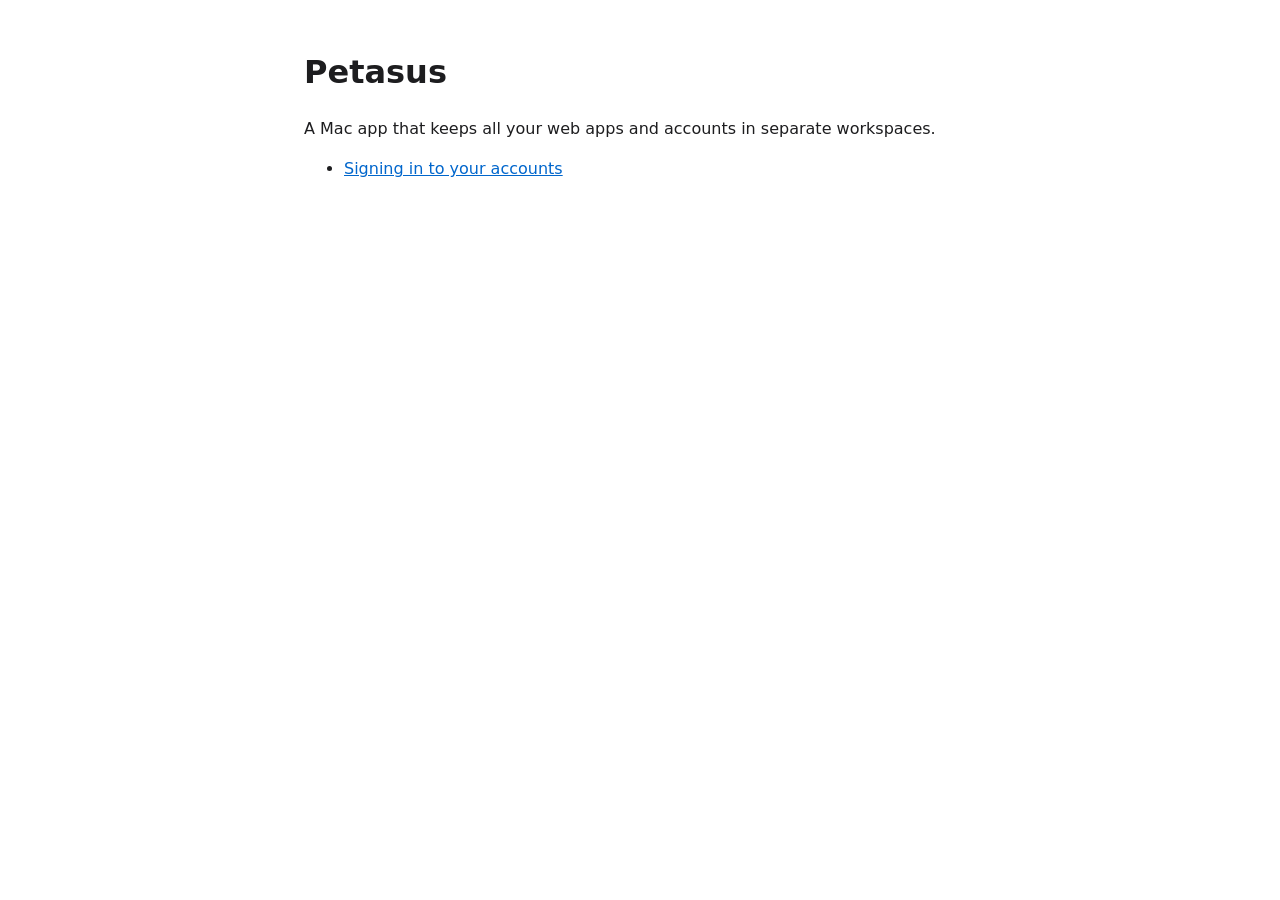
==== index.html @ bcf7aa60 "Add files via upload" ====
<!doctype html>
<html lang="en">
<head>
  <meta charset="utf-8">
  <meta name="viewport" content="width=device-width, initial-scale=1">
  <title>Petasus</title>
  <style>
    body { font: 16px/1.5 -apple-system, system-ui, sans-serif; max-width: 42rem; margin: 3rem auto; padding: 0 1rem;
           color: #1d1d1f; background: #fff; }
    h1 { font-size: 2rem; }
    a { color: #0066cc; }
    @media (prefers-color-scheme: dark) { body { color: #f5f5f7; background: #1c1c1e; } a { color: #66b3ff; } }
  </style>
</head>
<body>
  <main>
    <h1>Petasus</h1>
    <p>A Mac app that keeps all your web apps and accounts in separate workspaces.</p>
    <ul>
      <li><a href="sign-in-help.html">Signing in to your accounts</a></li>
    </ul>
  </main>
</body>
</html>
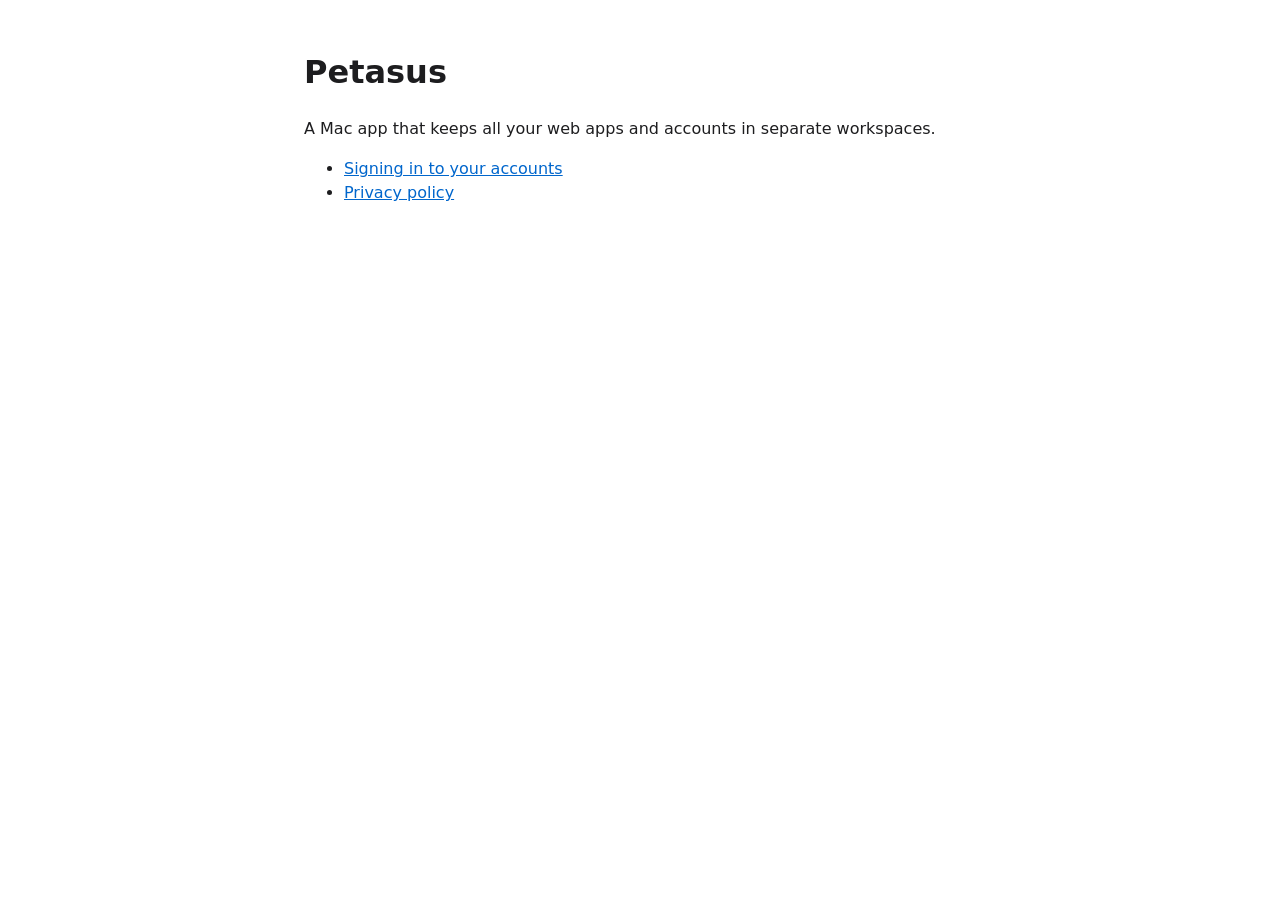
==== commit 93001cd0: "Add files via upload" ====
--- a/index.html
+++ b/index.html
@@ -18,6 +18,7 @@
     <p>A Mac app that keeps all your web apps and accounts in separate workspaces.</p>
     <ul>
       <li><a href="sign-in-help.html">Signing in to your accounts</a></li>
+      <li><a href="privacy.html">Privacy policy</a></li>
     </ul>
   </main>
 </body>
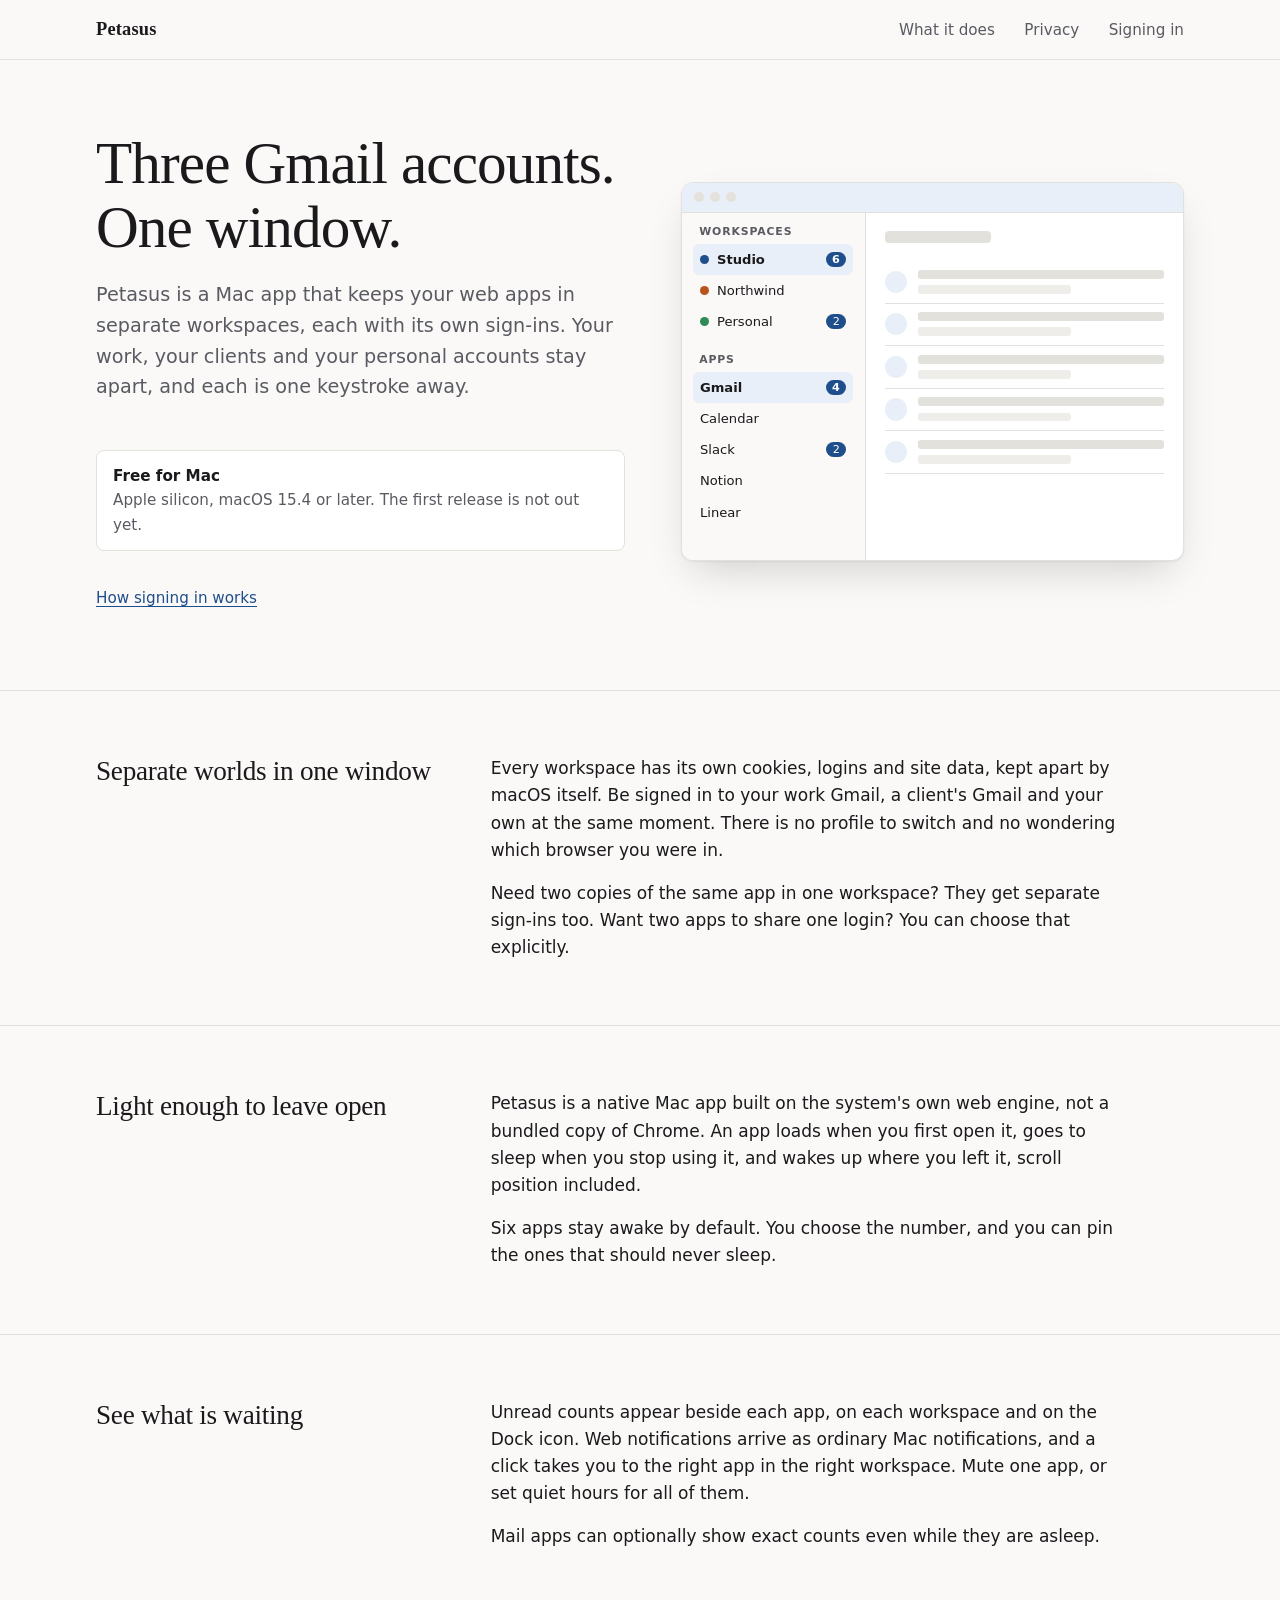
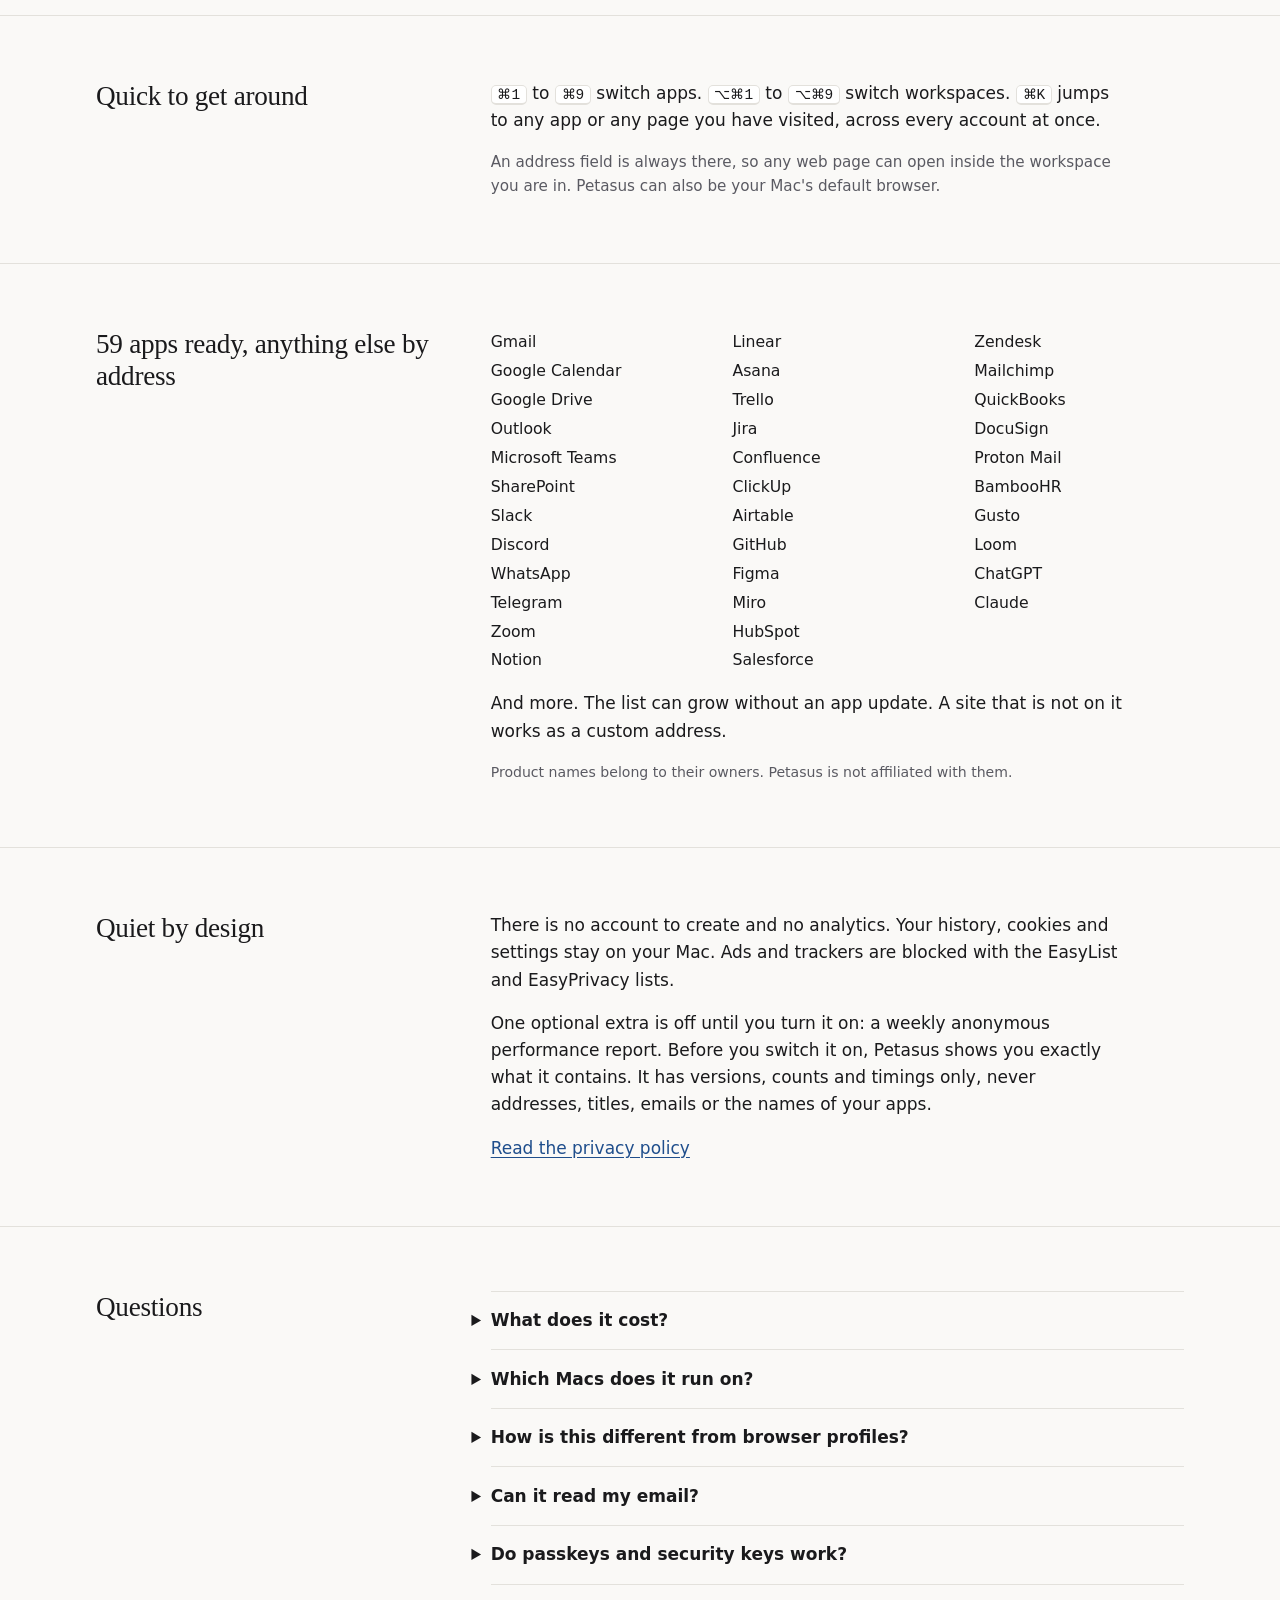
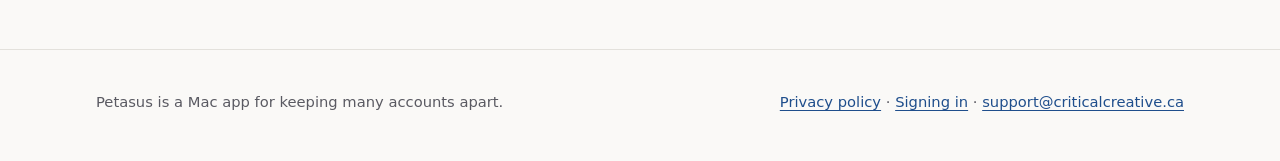
==== commit d6cc1edc: "New landing page Co-Authored-By: Claude Sonnet 5.5 <noreply@anthropic.com> Claude-Session: https://c" ====
--- a/index.html
+++ b/index.html
@@ -3,23 +3,253 @@
 <head>
   <meta charset="utf-8">
   <meta name="viewport" content="width=device-width, initial-scale=1">
-  <title>Petasus</title>
+  <title>Petasus: every account in its own space, in one Mac app</title>
+  <meta name="description" content="Petasus keeps your web apps in separate workspaces on your Mac, each with its own sign-ins, so you can be signed in to several accounts at once.">
+  <meta name="color-scheme" content="light dark">
   <style>
-    body { font: 16px/1.5 -apple-system, system-ui, sans-serif; max-width: 42rem; margin: 3rem auto; padding: 0 1rem;
-           color: #1d1d1f; background: #fff; }
-    h1 { font-size: 2rem; }
-    a { color: #0066cc; }
-    @media (prefers-color-scheme: dark) { body { color: #f5f5f7; background: #1c1c1e; } a { color: #66b3ff; } }
+    :root {
+      --bg: #faf9f7; --panel: #ffffff; --ink: #1a1a1c; --muted: #5a5a62; --line: #e3e1dc;
+      --accent: #1f4e8c; --accent-soft: #e9eff8; --on-accent: #ffffff;
+      --serif: ui-serif, "New York", "Iowan Old Style", Georgia, serif;
+      --sans: -apple-system, BlinkMacSystemFont, "SF Pro Text", system-ui, sans-serif;
+    }
+    @media (prefers-color-scheme: dark) {
+      :root {
+        --bg: #141416; --panel: #1b1b1e; --ink: #f0efec; --muted: #a6a6ae; --line: #2e2e33;
+        --accent: #8db8ff; --accent-soft: #1d2634; --on-accent: #0d1a2e;
+      }
+    }
+    * { box-sizing: border-box; }
+    html { -webkit-text-size-adjust: 100%; }
+    body { margin: 0; background: var(--bg); color: var(--ink); font: 17px/1.6 var(--sans); }
+    a { color: var(--accent); text-underline-offset: 3px; }
+    a:focus-visible, summary:focus-visible { outline: 2px solid var(--accent); outline-offset: 3px; border-radius: 3px; }
+    .wrap { width: min(100% - 2.5rem, 68rem); margin-inline: auto; }
+    .skip { position: absolute; left: -999px; top: 0; background: var(--ink); color: var(--bg); padding: .5rem .8rem; }
+    .skip:focus { left: .5rem; top: .5rem; z-index: 10; }
+
+    header.top { border-bottom: 1px solid var(--line); }
+    header.top .wrap { display: flex; align-items: center; justify-content: space-between; padding-block: 1rem; }
+    .mark { font: 600 1.15rem/1 var(--serif); letter-spacing: .01em; color: var(--ink); text-decoration: none; }
+    nav a { color: var(--muted); text-decoration: none; margin-left: 1.5rem; font-size: .95rem; }
+    nav a:hover { color: var(--ink); text-decoration: underline; }
+
+    .hero { padding-block: 4.5rem 5rem; }
+    .hero .wrap { display: grid; grid-template-columns: minmax(0, 1.05fr) minmax(0, 1fr); gap: 3.5rem; align-items: center; }
+    h1 { font: 500 clamp(2.4rem, 5.2vw, 3.7rem)/1.08 var(--serif); letter-spacing: -.015em; margin: 0 0 1.25rem; }
+    .lede { font-size: 1.2rem; color: var(--muted); max-width: 34rem; margin: 0 0 2rem; }
+    .status { display: inline-block; border: 1px solid var(--line); background: var(--panel); border-radius: 8px; padding: .8rem 1rem; font-size: .95rem; }
+    .status strong { display: block; font-weight: 600; }
+    .status span { color: var(--muted); }
+    .hero .more { margin: 1.25rem 0 0; font-size: .95rem; }
+
+    /* An illustration of the window, drawn with plain boxes. */
+    .shot { border: 1px solid var(--line); border-radius: 12px; background: var(--panel); overflow: hidden;
+            box-shadow: 0 1px 2px rgba(0,0,0,.06), 0 18px 40px -12px rgba(0,0,0,.18); }
+    .shot .bar { display: flex; gap: 6px; padding: .6rem .75rem; border-bottom: 1px solid var(--line); background: var(--accent-soft); }
+    .shot .bar i { width: 10px; height: 10px; border-radius: 50%; background: var(--line); display: block; }
+    .shot .body { display: grid; grid-template-columns: 11.5rem 1fr; min-height: 21rem; }
+    .side { border-right: 1px solid var(--line); padding: .9rem .7rem; font-size: .82rem; background: var(--bg); }
+    .side h3 { margin: 0 0 .35rem .4rem; font: 600 .68rem/1 var(--sans); letter-spacing: .08em; text-transform: uppercase; color: var(--muted); }
+    .side ul { list-style: none; margin: 0 0 1.1rem; padding: 0; }
+    .side li { display: flex; align-items: center; gap: .5rem; padding: .32rem .45rem; border-radius: 6px; color: var(--ink); }
+    .side li.on { background: var(--accent-soft); font-weight: 600; }
+    .side .dot { width: 9px; height: 9px; border-radius: 50%; flex: none; }
+    .side .n { margin-left: auto; font-size: .7rem; background: var(--accent); color: var(--on-accent); border-radius: 9px; padding: 0 .4rem; line-height: 1.35; }
+    .pane { padding: 1.1rem 1.2rem; }
+    .pane .head { height: .8rem; width: 38%; background: var(--line); border-radius: 4px; margin-bottom: 1.1rem; }
+    .row { display: grid; grid-template-columns: 1.4rem 1fr; gap: .7rem; align-items: center; padding: .55rem 0; border-bottom: 1px solid var(--line); }
+    .row b { width: 1.4rem; height: 1.4rem; border-radius: 50%; background: var(--accent-soft); display: block; }
+    .row s { display: block; height: .55rem; border-radius: 3px; background: var(--line); text-decoration: none; }
+    .row s + s { margin-top: .4rem; width: 62%; opacity: .6; }
+
+    section { padding-block: 4rem; border-top: 1px solid var(--line); }
+    .split { display: grid; grid-template-columns: minmax(0, 1fr) minmax(0, 2fr); gap: 3rem; }
+    h2 { font: 500 1.7rem/1.2 var(--serif); margin: 0; letter-spacing: -.01em; }
+    .split p { margin: 0 0 1rem; max-width: 40rem; }
+    .split p:last-child { margin-bottom: 0; }
+    .keys { color: var(--muted); font-size: .95rem; }
+    kbd { font: .85em ui-monospace, "SF Mono", Menlo, monospace; border: 1px solid var(--line); border-bottom-width: 2px; border-radius: 5px; padding: .05em .4em; background: var(--panel); white-space: nowrap; }
+    .apps { columns: 3 13rem; column-gap: 2rem; margin: 0 0 1rem; padding: 0; list-style: none; font-size: .98rem; }
+    .apps li { break-inside: avoid; padding: .12rem 0; }
+    .fine { color: var(--muted); font-size: .88rem; }
+
+    details { border-top: 1px solid var(--line); padding: .95rem 0; }
+    details:last-of-type { border-bottom: 1px solid var(--line); }
+    summary { cursor: pointer; font-weight: 600; list-style-position: outside; }
+    details p { margin: .6rem 0 0; color: var(--muted); max-width: 40rem; }
+
+    footer { border-top: 1px solid var(--line); padding-block: 2.5rem 3rem; font-size: .92rem; color: var(--muted); }
+    footer .wrap { display: flex; flex-wrap: wrap; gap: 1rem 2rem; justify-content: space-between; }
+    footer p { margin: 0; max-width: 34rem; }
+
+    @media (max-width: 52rem) {
+      .hero { padding-block: 2.5rem 3rem; }
+      .hero .wrap, .split { grid-template-columns: minmax(0, 1fr); gap: 1.5rem; }
+      .shot .body { grid-template-columns: 9.5rem 1fr; min-height: 17rem; }
+      section { padding-block: 2.75rem; }
+      nav a { margin-left: 1rem; }
+    }
+    @media (max-width: 30rem) { nav a:nth-child(1) { display: none; } .shot .body { grid-template-columns: 1fr; } .side { border-right: 0; border-bottom: 1px solid var(--line); } }
   </style>
 </head>
 <body>
-  <main>
-    <h1>Petasus</h1>
-    <p>A Mac app that keeps all your web apps and accounts in separate workspaces.</p>
-    <ul>
-      <li><a href="sign-in-help.html">Signing in to your accounts</a></li>
-      <li><a href="privacy.html">Privacy policy</a></li>
-    </ul>
+  <a class="skip" href="#main">Skip to content</a>
+  <header class="top">
+    <div class="wrap">
+      <a class="mark" href="./">Petasus</a>
+      <nav aria-label="Main">
+        <a href="#workspaces">What it does</a>
+        <a href="#privacy">Privacy</a>
+        <a href="sign-in-help.html">Signing in</a>
+      </nav>
+    </div>
+  </header>
+
+  <main id="main">
+    <div class="hero">
+      <div class="wrap">
+        <div>
+          <h1>Three Gmail accounts. One window.</h1>
+          <p class="lede">Petasus is a Mac app that keeps your web apps in separate workspaces, each with its own sign-ins. Your work, your clients and your personal accounts stay apart, and each is one keystroke away.</p>
+          <p class="status"><strong>Free for Mac</strong><span>Apple silicon, macOS 15.4 or later. The first release is not out yet.</span></p>
+          <p class="more"><a href="sign-in-help.html">How signing in works</a></p>
+        </div>
+        <div class="shot" role="img" aria-label="Illustration of the Petasus window: a sidebar listing three workspaces and five apps with unread counts, and an inbox on the right.">
+          <div class="bar" aria-hidden="true"><i></i><i></i><i></i></div>
+          <div class="body" aria-hidden="true">
+            <div class="side">
+              <h3>Workspaces</h3>
+              <ul>
+                <li class="on"><span class="dot" style="background:#1f4e8c"></span>Studio<span class="n">6</span></li>
+                <li><span class="dot" style="background:#b8541c"></span>Northwind</li>
+                <li><span class="dot" style="background:#2e8b57"></span>Personal<span class="n">2</span></li>
+              </ul>
+              <h3>Apps</h3>
+              <ul>
+                <li class="on">Gmail<span class="n">4</span></li>
+                <li>Calendar</li>
+                <li>Slack<span class="n">2</span></li>
+                <li>Notion</li>
+                <li>Linear</li>
+              </ul>
+            </div>
+            <div class="pane">
+              <div class="head"></div>
+              <div class="row"><b></b><div><s></s><s></s></div></div>
+              <div class="row"><b></b><div><s></s><s></s></div></div>
+              <div class="row"><b></b><div><s></s><s></s></div></div>
+              <div class="row"><b></b><div><s></s><s></s></div></div>
+              <div class="row"><b></b><div><s></s><s></s></div></div>
+            </div>
+          </div>
+        </div>
+      </div>
+    </div>
+
+    <section id="workspaces">
+      <div class="wrap split">
+        <h2>Separate worlds in one window</h2>
+        <div>
+          <p>Every workspace has its own cookies, logins and site data, kept apart by macOS itself. Be signed in to your work Gmail, a client's Gmail and your own at the same moment. There is no profile to switch and no wondering which browser you were in.</p>
+          <p>Need two copies of the same app in one workspace? They get separate sign-ins too. Want two apps to share one login? You can choose that explicitly.</p>
+        </div>
+      </div>
+    </section>
+
+    <section id="light">
+      <div class="wrap split">
+        <h2>Light enough to leave open</h2>
+        <div>
+          <p>Petasus is a native Mac app built on the system's own web engine, not a bundled copy of Chrome. An app loads when you first open it, goes to sleep when you stop using it, and wakes up where you left it, scroll position included.</p>
+          <p>Six apps stay awake by default. You choose the number, and you can pin the ones that should never sleep.</p>
+        </div>
+      </div>
+    </section>
+
+    <section id="notice">
+      <div class="wrap split">
+        <h2>See what is waiting</h2>
+        <div>
+          <p>Unread counts appear beside each app, on each workspace and on the Dock icon. Web notifications arrive as ordinary Mac notifications, and a click takes you to the right app in the right workspace. Mute one app, or set quiet hours for all of them.</p>
+          <p>Mail apps can optionally show exact counts even while they are asleep.</p>
+        </div>
+      </div>
+    </section>
+
+    <section id="move">
+      <div class="wrap split">
+        <h2>Quick to get around</h2>
+        <div>
+          <p><kbd>⌘1</kbd> to <kbd>⌘9</kbd> switch apps. <kbd>⌥⌘1</kbd> to <kbd>⌥⌘9</kbd> switch workspaces. <kbd>⌘K</kbd> jumps to any app or any page you have visited, across every account at once.</p>
+          <p class="keys">An address field is always there, so any web page can open inside the workspace you are in. Petasus can also be your Mac's default browser.</p>
+        </div>
+      </div>
+    </section>
+
+    <section id="apps">
+      <div class="wrap split">
+        <h2>59 apps ready, anything else by address</h2>
+        <div>
+          <ul class="apps">
+            <li>Gmail</li><li>Google Calendar</li><li>Google Drive</li><li>Outlook</li><li>Microsoft Teams</li>
+            <li>SharePoint</li><li>Slack</li><li>Discord</li><li>WhatsApp</li><li>Telegram</li><li>Zoom</li>
+            <li>Notion</li><li>Linear</li><li>Asana</li><li>Trello</li><li>Jira</li><li>Confluence</li>
+            <li>ClickUp</li><li>Airtable</li><li>GitHub</li><li>Figma</li><li>Miro</li><li>HubSpot</li>
+            <li>Salesforce</li><li>Zendesk</li><li>Mailchimp</li><li>QuickBooks</li><li>DocuSign</li>
+            <li>Proton Mail</li><li>BambooHR</li><li>Gusto</li><li>Loom</li><li>ChatGPT</li><li>Claude</li>
+          </ul>
+          <p>And more. The list can grow without an app update. A site that is not on it works as a custom address.</p>
+          <p class="fine">Product names belong to their owners. Petasus is not affiliated with them.</p>
+        </div>
+      </div>
+    </section>
+
+    <section id="privacy">
+      <div class="wrap split">
+        <h2>Quiet by design</h2>
+        <div>
+          <p>There is no account to create and no analytics. Your history, cookies and settings stay on your Mac. Ads and trackers are blocked with the EasyList and EasyPrivacy lists.</p>
+          <p>One optional extra is off until you turn it on: a weekly anonymous performance report. Before you switch it on, Petasus shows you exactly what it contains. It has versions, counts and timings only, never addresses, titles, emails or the names of your apps.</p>
+          <p><a href="privacy.html">Read the privacy policy</a></p>
+        </div>
+      </div>
+    </section>
+
+    <section id="questions">
+      <div class="wrap split">
+        <h2>Questions</h2>
+        <div>
+          <details>
+            <summary>What does it cost?</summary>
+            <p>Nothing for now. If paid plans ever arrive, they will be announced before they start.</p>
+          </details>
+          <details>
+            <summary>Which Macs does it run on?</summary>
+            <p>Macs with Apple silicon, on macOS 15.4 or later.</p>
+          </details>
+          <details>
+            <summary>How is this different from browser profiles?</summary>
+            <p>Profiles also keep accounts apart, but each one is its own window. Petasus puts every account's apps side by side in one window, with unread counts, notifications and search across all of them.</p>
+          </details>
+          <details>
+            <summary>Can it read my email?</summary>
+            <p>No. Petasus shows the sites you open the way a browser does. The optional exact counts for mail use read-only access to label or folder totals, never to messages.</p>
+          </details>
+          <details>
+            <summary>Do passkeys and security keys work?</summary>
+            <p>Not yet. Apple has to approve browser apps for that, and Petasus will use it once it does. Until then you can sign in with a password and a code, or open the page in your default browser. <a href="sign-in-help.html">The details are here.</a></p>
+          </details>
+        </div>
+      </div>
+    </section>
   </main>
+
+  <footer>
+    <div class="wrap">
+      <p>Petasus is a Mac app for keeping many accounts apart.</p>
+      <p><a href="privacy.html">Privacy policy</a> &middot; <a href="sign-in-help.html">Signing in</a> &middot; <a href="mailto:support@criticalcreative.ca">support@criticalcreative.ca</a></p>
+    </div>
+  </footer>
 </body>
 </html>
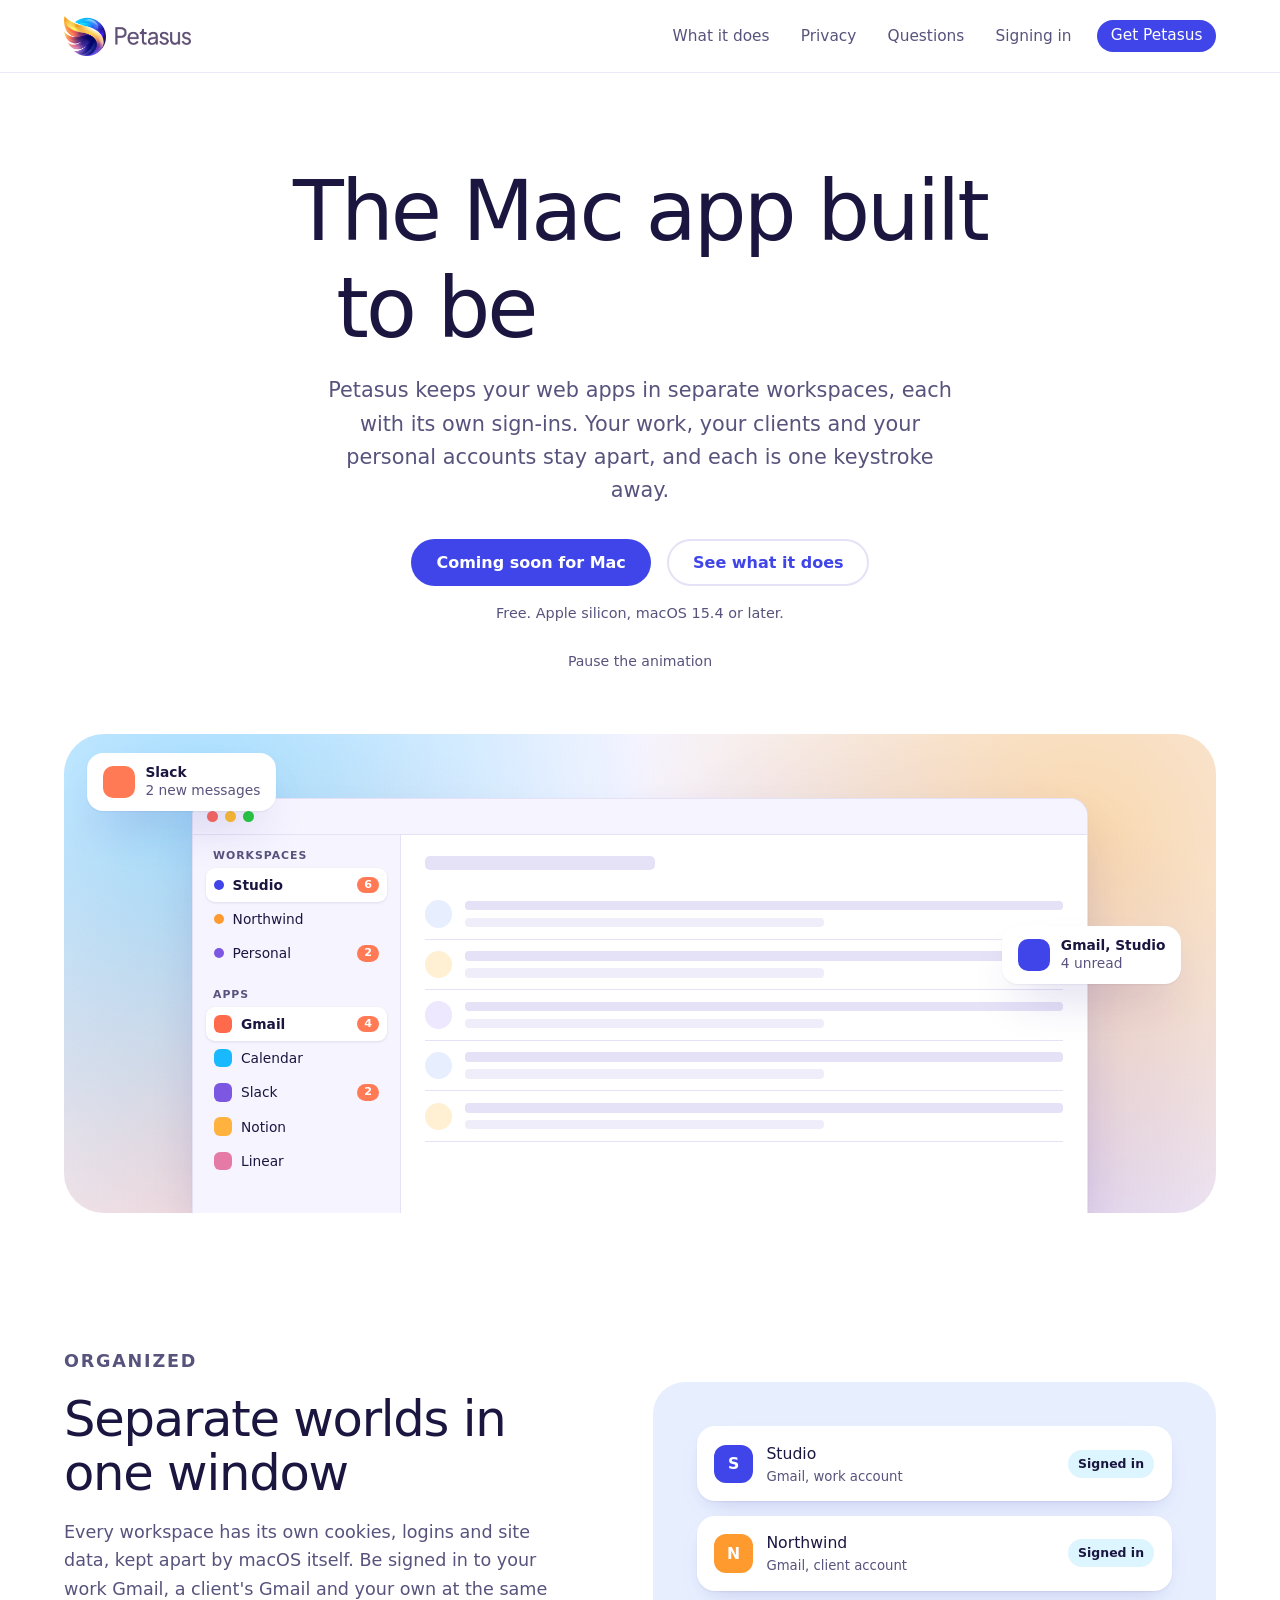
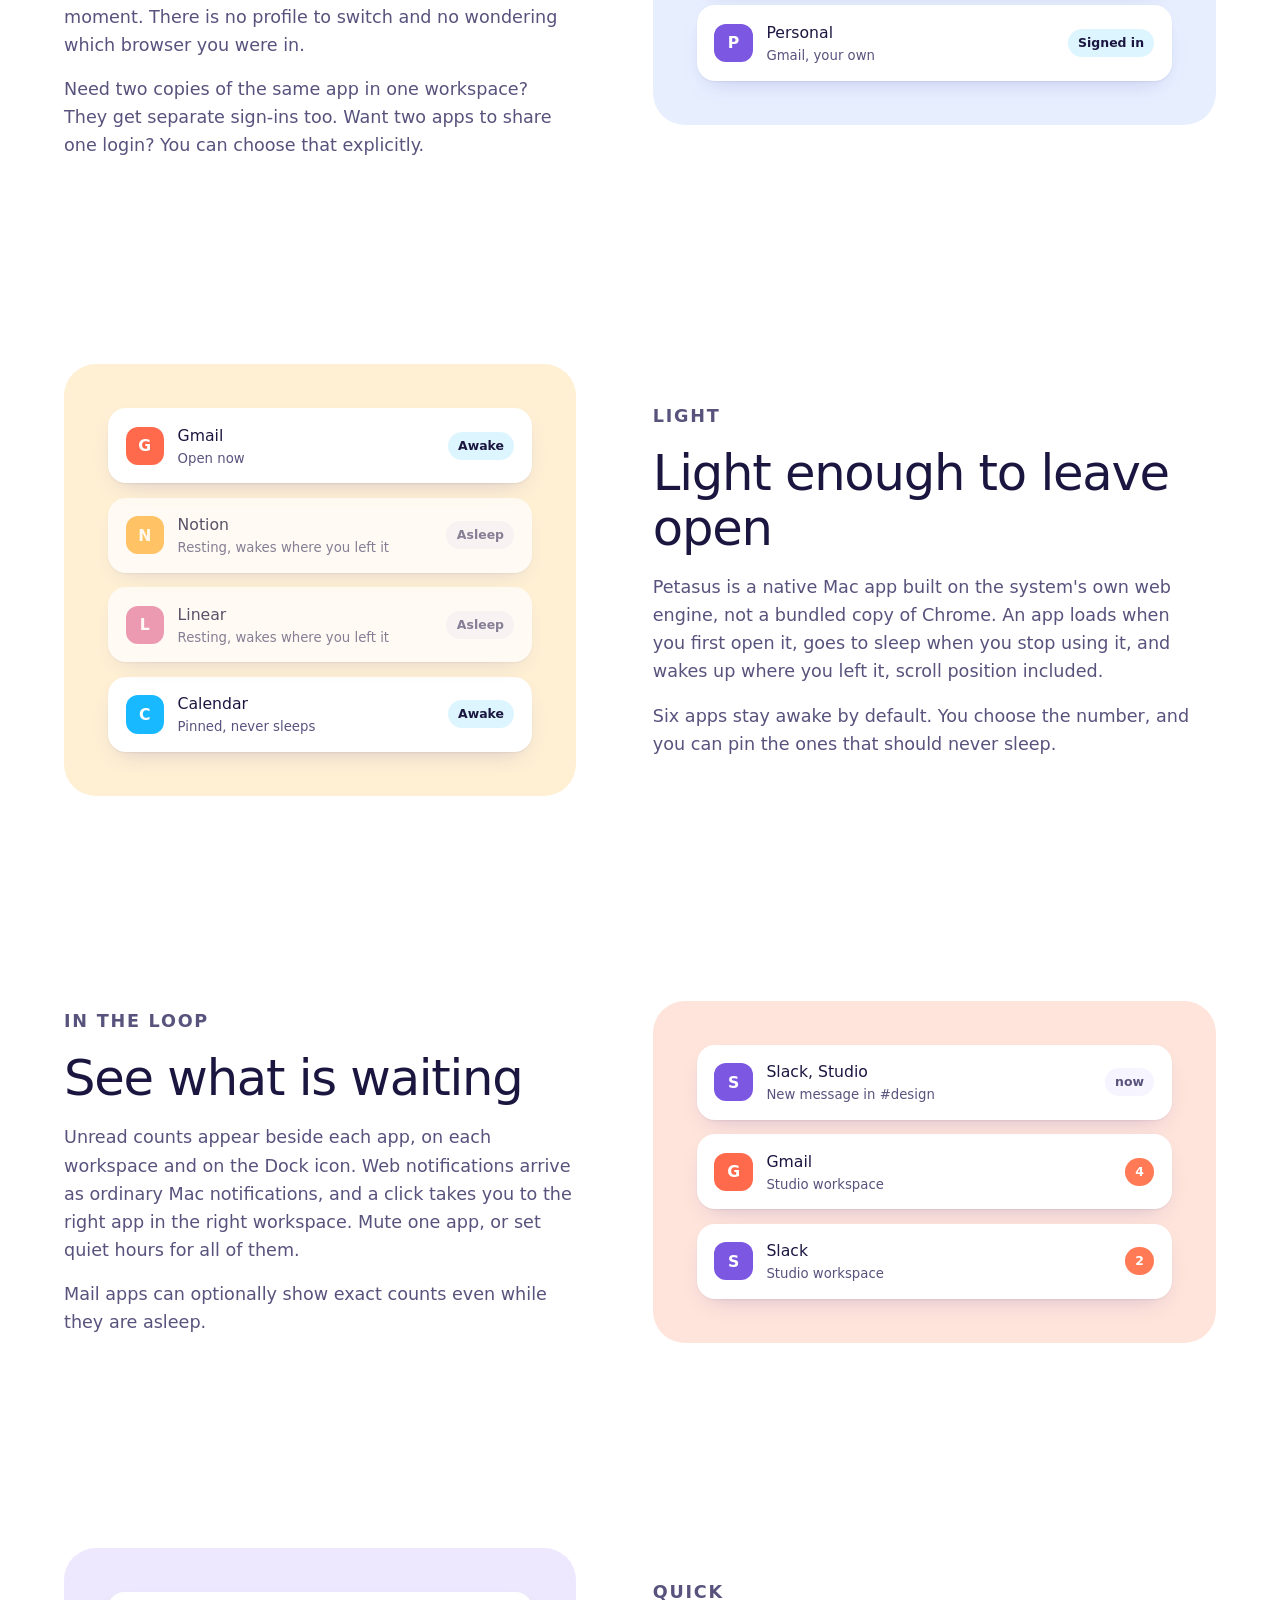
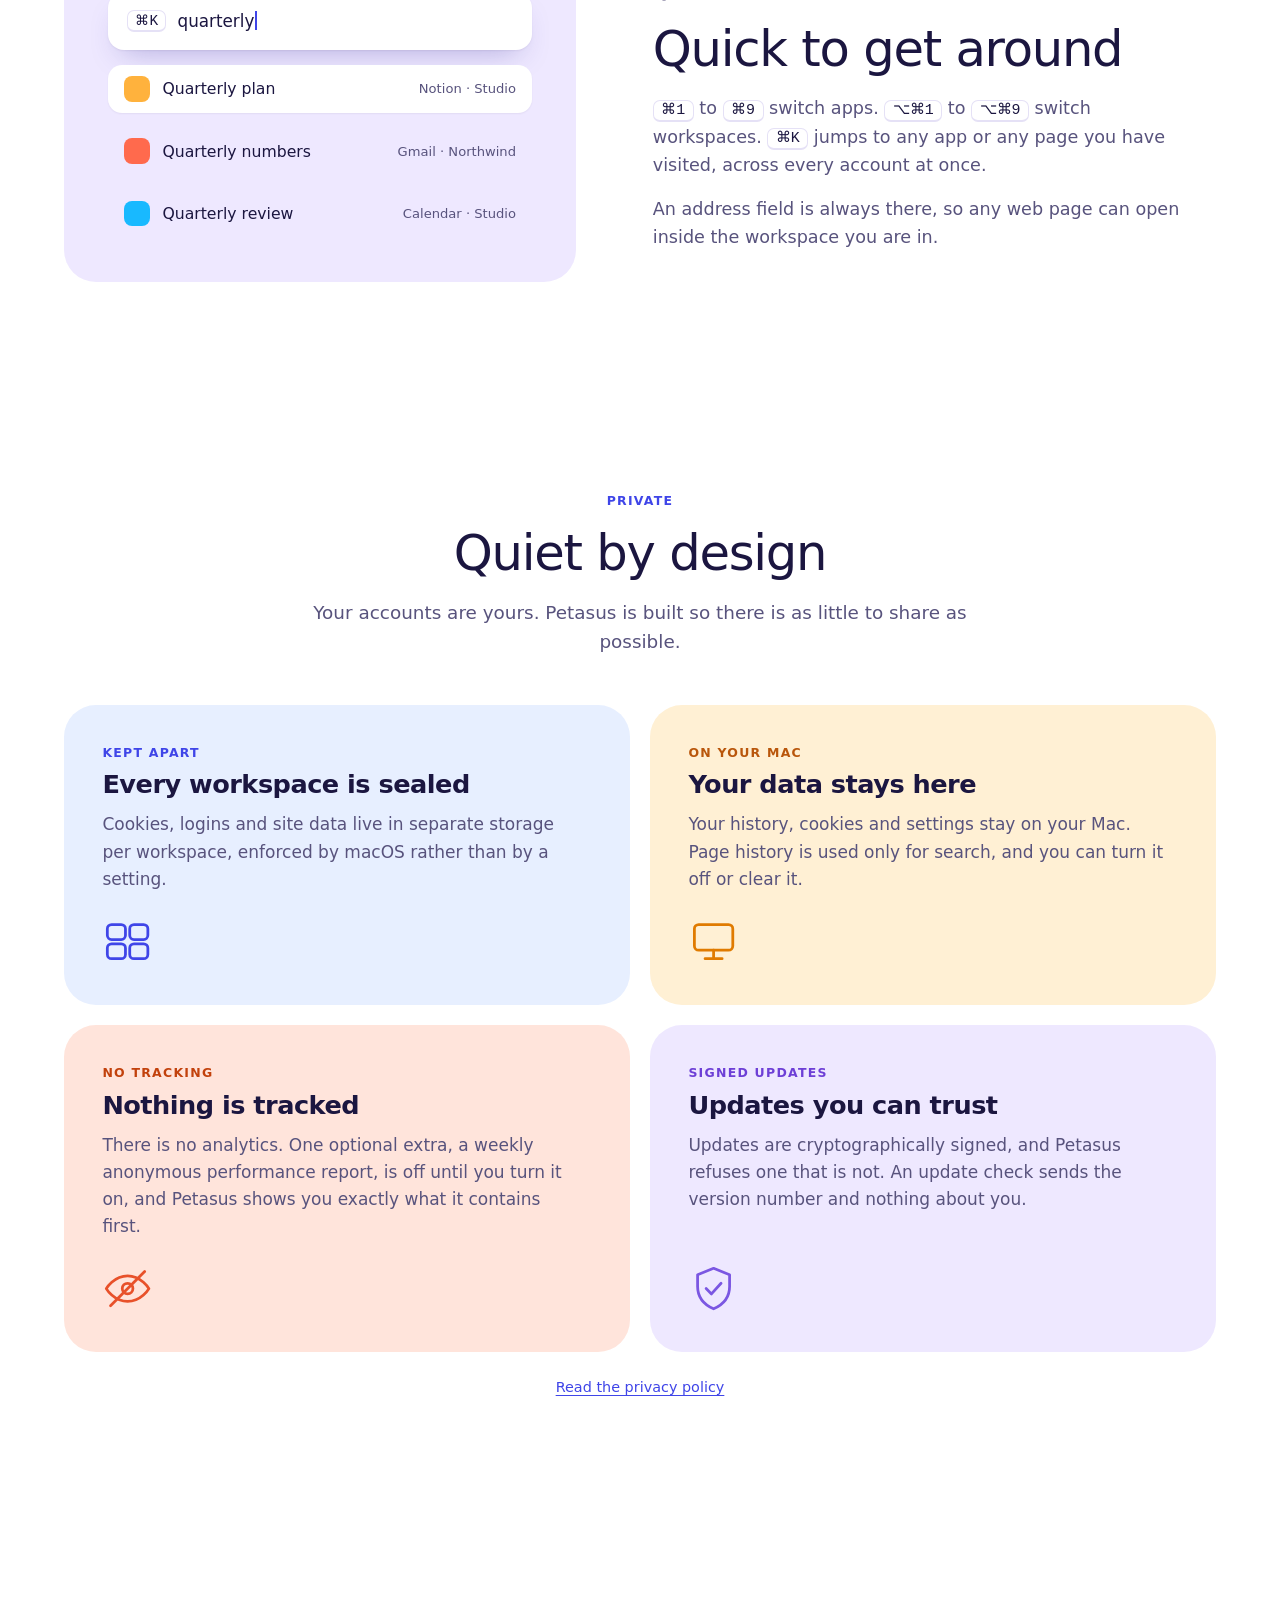
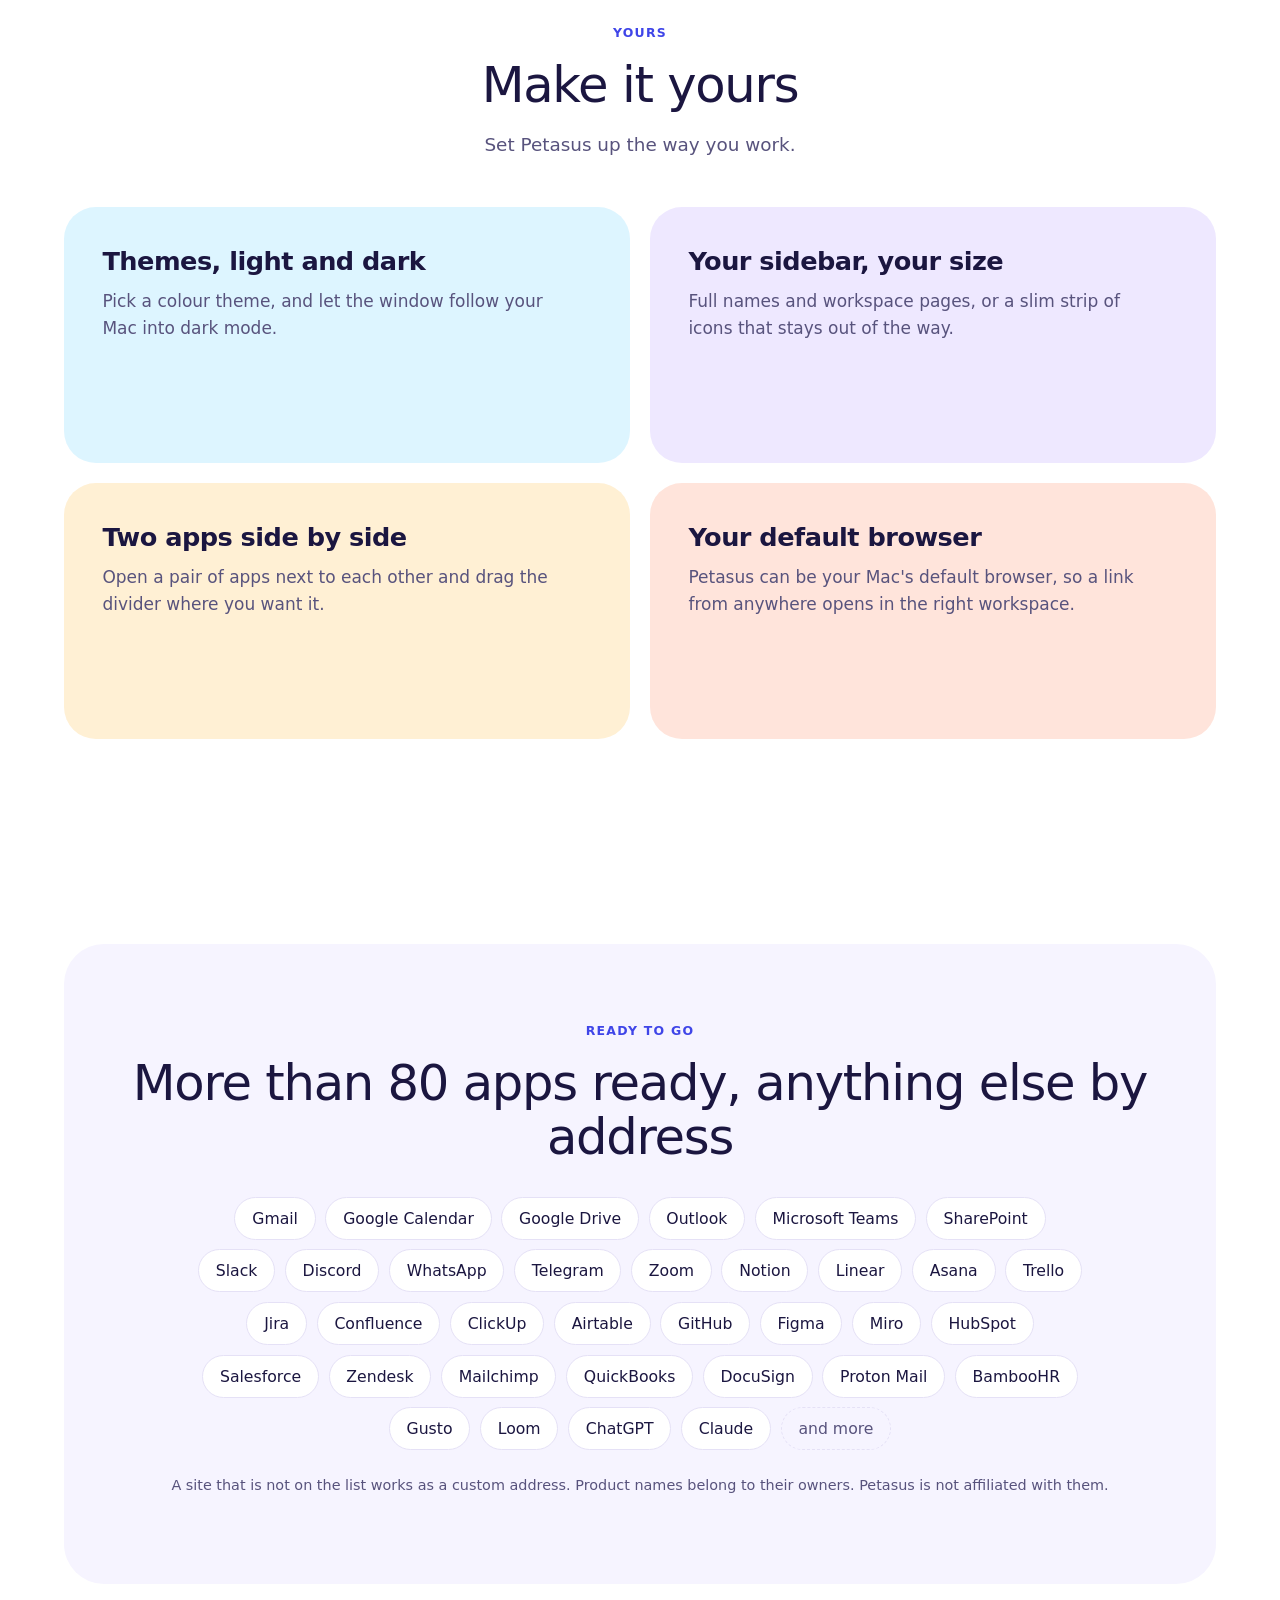
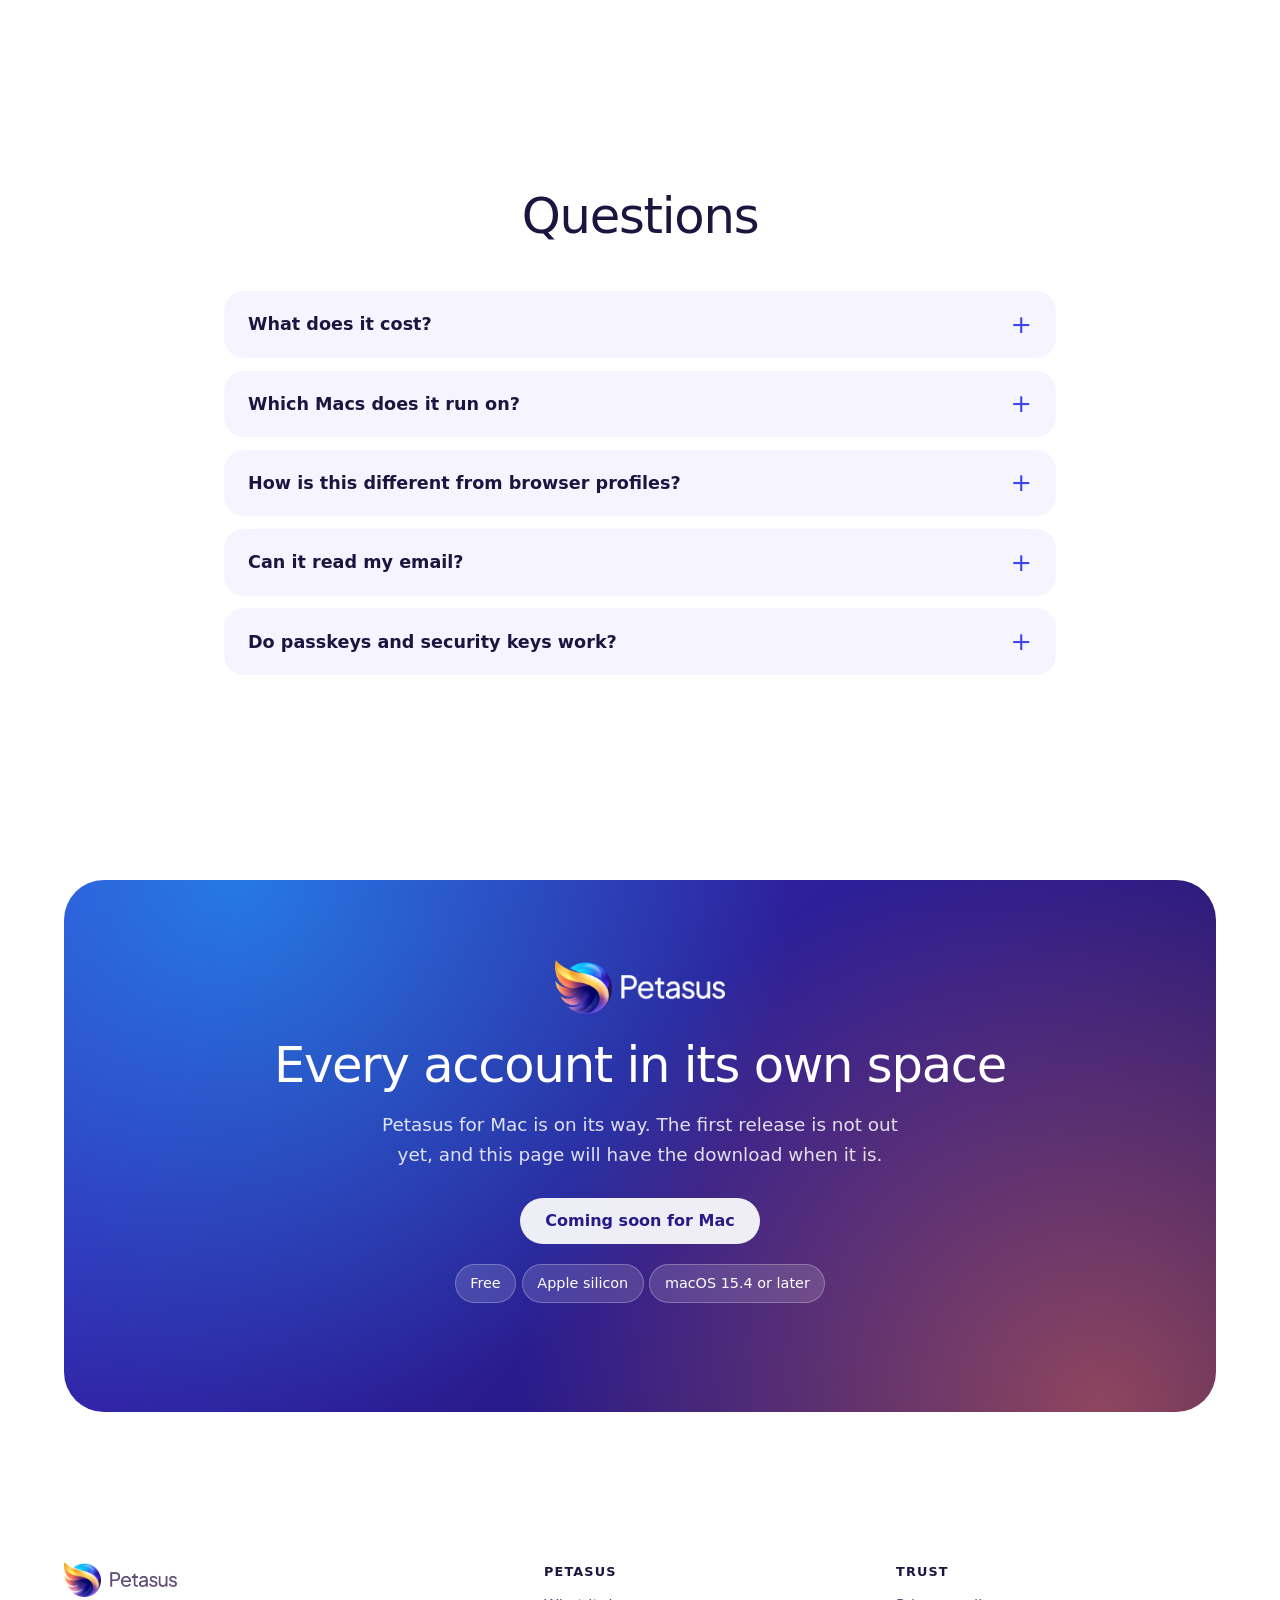
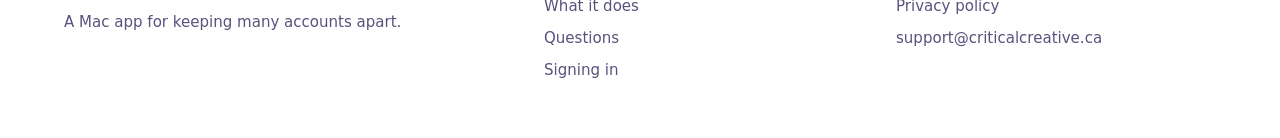
==== commit dc0e7e9e: "Rebrand the site from the new Petasus logo Co-Authored-By: Claude Sonnet 5.5 <noreply@anthropic.com>" ====
--- a/index.html
+++ b/index.html
@@ -6,102 +6,27 @@
   <title>Petasus: every account in its own space, in one Mac app</title>
   <meta name="description" content="Petasus keeps your web apps in separate workspaces on your Mac, each with its own sign-ins, so you can be signed in to several accounts at once.">
   <meta name="color-scheme" content="light dark">
-  <style>
-    :root {
-      --bg: #faf9f7; --panel: #ffffff; --ink: #1a1a1c; --muted: #5a5a62; --line: #e3e1dc;
-      --accent: #1f4e8c; --accent-soft: #e9eff8; --on-accent: #ffffff;
-      --serif: ui-serif, "New York", "Iowan Old Style", Georgia, serif;
-      --sans: -apple-system, BlinkMacSystemFont, "SF Pro Text", system-ui, sans-serif;
-    }
-    @media (prefers-color-scheme: dark) {
-      :root {
-        --bg: #141416; --panel: #1b1b1e; --ink: #f0efec; --muted: #a6a6ae; --line: #2e2e33;
-        --accent: #8db8ff; --accent-soft: #1d2634; --on-accent: #0d1a2e;
-      }
-    }
-    * { box-sizing: border-box; }
-    html { -webkit-text-size-adjust: 100%; }
-    body { margin: 0; background: var(--bg); color: var(--ink); font: 17px/1.6 var(--sans); }
-    a { color: var(--accent); text-underline-offset: 3px; }
-    a:focus-visible, summary:focus-visible { outline: 2px solid var(--accent); outline-offset: 3px; border-radius: 3px; }
-    .wrap { width: min(100% - 2.5rem, 68rem); margin-inline: auto; }
-    .skip { position: absolute; left: -999px; top: 0; background: var(--ink); color: var(--bg); padding: .5rem .8rem; }
-    .skip:focus { left: .5rem; top: .5rem; z-index: 10; }
-
-    header.top { border-bottom: 1px solid var(--line); }
-    header.top .wrap { display: flex; align-items: center; justify-content: space-between; padding-block: 1rem; }
-    .mark { font: 600 1.15rem/1 var(--serif); letter-spacing: .01em; color: var(--ink); text-decoration: none; }
-    nav a { color: var(--muted); text-decoration: none; margin-left: 1.5rem; font-size: .95rem; }
-    nav a:hover { color: var(--ink); text-decoration: underline; }
-
-    .hero { padding-block: 4.5rem 5rem; }
-    .hero .wrap { display: grid; grid-template-columns: minmax(0, 1.05fr) minmax(0, 1fr); gap: 3.5rem; align-items: center; }
-    h1 { font: 500 clamp(2.4rem, 5.2vw, 3.7rem)/1.08 var(--serif); letter-spacing: -.015em; margin: 0 0 1.25rem; }
-    .lede { font-size: 1.2rem; color: var(--muted); max-width: 34rem; margin: 0 0 2rem; }
-    .status { display: inline-block; border: 1px solid var(--line); background: var(--panel); border-radius: 8px; padding: .8rem 1rem; font-size: .95rem; }
-    .status strong { display: block; font-weight: 600; }
-    .status span { color: var(--muted); }
-    .hero .more { margin: 1.25rem 0 0; font-size: .95rem; }
-
-    /* An illustration of the window, drawn with plain boxes. */
-    .shot { border: 1px solid var(--line); border-radius: 12px; background: var(--panel); overflow: hidden;
-            box-shadow: 0 1px 2px rgba(0,0,0,.06), 0 18px 40px -12px rgba(0,0,0,.18); }
-    .shot .bar { display: flex; gap: 6px; padding: .6rem .75rem; border-bottom: 1px solid var(--line); background: var(--accent-soft); }
-    .shot .bar i { width: 10px; height: 10px; border-radius: 50%; background: var(--line); display: block; }
-    .shot .body { display: grid; grid-template-columns: 11.5rem 1fr; min-height: 21rem; }
-    .side { border-right: 1px solid var(--line); padding: .9rem .7rem; font-size: .82rem; background: var(--bg); }
-    .side h3 { margin: 0 0 .35rem .4rem; font: 600 .68rem/1 var(--sans); letter-spacing: .08em; text-transform: uppercase; color: var(--muted); }
-    .side ul { list-style: none; margin: 0 0 1.1rem; padding: 0; }
-    .side li { display: flex; align-items: center; gap: .5rem; padding: .32rem .45rem; border-radius: 6px; color: var(--ink); }
-    .side li.on { background: var(--accent-soft); font-weight: 600; }
-    .side .dot { width: 9px; height: 9px; border-radius: 50%; flex: none; }
-    .side .n { margin-left: auto; font-size: .7rem; background: var(--accent); color: var(--on-accent); border-radius: 9px; padding: 0 .4rem; line-height: 1.35; }
-    .pane { padding: 1.1rem 1.2rem; }
-    .pane .head { height: .8rem; width: 38%; background: var(--line); border-radius: 4px; margin-bottom: 1.1rem; }
-    .row { display: grid; grid-template-columns: 1.4rem 1fr; gap: .7rem; align-items: center; padding: .55rem 0; border-bottom: 1px solid var(--line); }
-    .row b { width: 1.4rem; height: 1.4rem; border-radius: 50%; background: var(--accent-soft); display: block; }
-    .row s { display: block; height: .55rem; border-radius: 3px; background: var(--line); text-decoration: none; }
-    .row s + s { margin-top: .4rem; width: 62%; opacity: .6; }
-
-    section { padding-block: 4rem; border-top: 1px solid var(--line); }
-    .split { display: grid; grid-template-columns: minmax(0, 1fr) minmax(0, 2fr); gap: 3rem; }
-    h2 { font: 500 1.7rem/1.2 var(--serif); margin: 0; letter-spacing: -.01em; }
-    .split p { margin: 0 0 1rem; max-width: 40rem; }
-    .split p:last-child { margin-bottom: 0; }
-    .keys { color: var(--muted); font-size: .95rem; }
-    kbd { font: .85em ui-monospace, "SF Mono", Menlo, monospace; border: 1px solid var(--line); border-bottom-width: 2px; border-radius: 5px; padding: .05em .4em; background: var(--panel); white-space: nowrap; }
-    .apps { columns: 3 13rem; column-gap: 2rem; margin: 0 0 1rem; padding: 0; list-style: none; font-size: .98rem; }
-    .apps li { break-inside: avoid; padding: .12rem 0; }
-    .fine { color: var(--muted); font-size: .88rem; }
-
-    details { border-top: 1px solid var(--line); padding: .95rem 0; }
-    details:last-of-type { border-bottom: 1px solid var(--line); }
-    summary { cursor: pointer; font-weight: 600; list-style-position: outside; }
-    details p { margin: .6rem 0 0; color: var(--muted); max-width: 40rem; }
-
-    footer { border-top: 1px solid var(--line); padding-block: 2.5rem 3rem; font-size: .92rem; color: var(--muted); }
-    footer .wrap { display: flex; flex-wrap: wrap; gap: 1rem 2rem; justify-content: space-between; }
-    footer p { margin: 0; max-width: 34rem; }
-
-    @media (max-width: 52rem) {
-      .hero { padding-block: 2.5rem 3rem; }
-      .hero .wrap, .split { grid-template-columns: minmax(0, 1fr); gap: 1.5rem; }
-      .shot .body { grid-template-columns: 9.5rem 1fr; min-height: 17rem; }
-      section { padding-block: 2.75rem; }
-      nav a { margin-left: 1rem; }
-    }
-    @media (max-width: 30rem) { nav a:nth-child(1) { display: none; } .shot .body { grid-template-columns: 1fr; } .side { border-right: 0; border-bottom: 1px solid var(--line); } }
-  </style>
+  <meta property="og:title" content="Petasus: every account in its own space">
+  <meta property="og:description" content="A Mac app that keeps your web apps in separate workspaces, each with its own sign-ins.">
+  <meta property="og:image" content="https://getpetasus.com/assets/app-icon.png">
+  <link rel="icon" type="image/png" href="assets/favicon.png">
+  <link rel="apple-touch-icon" href="assets/apple-touch-icon.png">
+  <link rel="stylesheet" href="site.css">
 </head>
 <body>
   <a class="skip" href="#main">Skip to content</a>
   <header class="top">
     <div class="wrap">
-      <a class="mark" href="./">Petasus</a>
+      <a class="brand" href="./" aria-label="Petasus home">
+        <img class="mark" src="assets/mark.png" alt="">
+        <picture><source media="(prefers-color-scheme: dark)" srcset="assets/wordmark-ko.png"><img class="word" src="assets/wordmark.png" alt="Petasus"></picture>
+      </a>
       <nav aria-label="Main">
         <a href="#workspaces">What it does</a>
-        <a href="#privacy">Privacy</a>
+        <a href="#private">Privacy</a>
+        <a href="#questions">Questions</a>
         <a href="sign-in-help.html">Signing in</a>
+        <a class="btn" href="#get">Get Petasus</a>
       </nav>
     </div>
   </header>
@@ -109,117 +34,205 @@
   <main id="main">
     <div class="hero">
       <div class="wrap">
-        <div>
-          <h1>Three Gmail accounts. One window.</h1>
-          <p class="lede">Petasus is a Mac app that keeps your web apps in separate workspaces, each with its own sign-ins. Your work, your clients and your personal accounts stay apart, and each is one keystroke away.</p>
-          <p class="status"><strong>Free for Mac</strong><span>Apple silicon, macOS 15.4 or later. The first release is not out yet.</span></p>
-          <p class="more"><a href="sign-in-help.html">How signing in works</a></p>
-        </div>
-        <div class="shot" role="img" aria-label="Illustration of the Petasus window: a sidebar listing three workspaces and five apps with unread counts, and an inbox on the right.">
-          <div class="bar" aria-hidden="true"><i></i><i></i><i></i></div>
-          <div class="body" aria-hidden="true">
-            <div class="side">
-              <h3>Workspaces</h3>
-              <ul>
-                <li class="on"><span class="dot" style="background:#1f4e8c"></span>Studio<span class="n">6</span></li>
-                <li><span class="dot" style="background:#b8541c"></span>Northwind</li>
-                <li><span class="dot" style="background:#2e8b57"></span>Personal<span class="n">2</span></li>
-              </ul>
-              <h3>Apps</h3>
-              <ul>
-                <li class="on">Gmail<span class="n">4</span></li>
-                <li>Calendar</li>
-                <li>Slack<span class="n">2</span></li>
-                <li>Notion</li>
-                <li>Linear</li>
-              </ul>
+        <h1>The Mac app built to be <span class="cycle" aria-hidden="true"><span>organized</span><span>light</span><span>private</span><span>yours</span></span><span class="sr-only">organized, light, private and yours</span></h1>
+        <p class="lede">Petasus keeps your web apps in separate workspaces, each with its own sign-ins. Your work, your clients and your personal accounts stay apart, and each is one keystroke away.</p>
+        <div class="cta">
+          <a class="btn" href="#get">Coming soon for Mac</a>
+          <a class="btn ghost" href="#workspaces">See what it does</a>
+        </div>
+        <p class="fine">Free. Apple silicon, macOS 15.4 or later.</p>
+        <label class="pause"><input type="checkbox" id="pause"><span class="on">Pause the animation</span><span class="off">Play the animation</span></label>
+
+        <div class="stage">
+          <div class="chip-float a" aria-hidden="true"><span class="sq" style="width:2rem;height:2rem;border-radius:10px;background:#ff7a55"></span><span><b>Slack</b><span class="sub">2 new messages</span></span></div>
+          <div class="chip-float b" aria-hidden="true"><span class="sq" style="width:2rem;height:2rem;border-radius:10px;background:#3f45e8"></span><span><b>Gmail, Studio</b><span class="sub">4 unread</span></span></div>
+          <div class="win" role="img" aria-label="Illustration of the Petasus window: a sidebar listing three workspaces and five apps with unread counts, and an inbox on the right.">
+            <div class="bar" aria-hidden="true"><i></i><i></i><i></i></div>
+            <div class="body" aria-hidden="true">
+              <div class="side">
+                <h3>Workspaces</h3>
+                <ul>
+                  <li class="on"><span class="dot" style="background:#3f45e8"></span>Studio<span class="n">6</span></li>
+                  <li><span class="dot" style="background:#ff9a2e"></span>Northwind</li>
+                  <li><span class="dot" style="background:#7b57e2"></span>Personal<span class="n">2</span></li>
+                </ul>
+                <h3>Apps</h3>
+                <ul>
+                  <li class="on"><span class="sq" style="background:#ff6a4d"></span>Gmail<span class="n">4</span></li>
+                  <li><span class="sq" style="background:#18b9ff"></span>Calendar</li>
+                  <li><span class="sq" style="background:#7b57e2"></span>Slack<span class="n">2</span></li>
+                  <li><span class="sq" style="background:#ffb23d"></span>Notion</li>
+                  <li><span class="sq" style="background:#e57aa6"></span>Linear</li>
+                </ul>
+              </div>
+              <div class="pane">
+                <div class="head"></div>
+                <div class="row"><b></b><div><s></s><s></s></div></div>
+                <div class="row"><b></b><div><s></s><s></s></div></div>
+                <div class="row"><b></b><div><s></s><s></s></div></div>
+                <div class="row"><b></b><div><s></s><s></s></div></div>
+                <div class="row"><b></b><div><s></s><s></s></div></div>
+              </div>
             </div>
-            <div class="pane">
-              <div class="head"></div>
-              <div class="row"><b></b><div><s></s><s></s></div></div>
-              <div class="row"><b></b><div><s></s><s></s></div></div>
-              <div class="row"><b></b><div><s></s><s></s></div></div>
-              <div class="row"><b></b><div><s></s><s></s></div></div>
-              <div class="row"><b></b><div><s></s><s></s></div></div>
-            </div>
           </div>
         </div>
       </div>
     </div>
 
     <section id="workspaces">
-      <div class="wrap split">
-        <h2>Separate worlds in one window</h2>
-        <div>
+      <div class="wrap feature">
+        <div>
+          <p class="label">Organized</p>
+          <h2>Separate worlds in one window</h2>
           <p>Every workspace has its own cookies, logins and site data, kept apart by macOS itself. Be signed in to your work Gmail, a client's Gmail and your own at the same moment. There is no profile to switch and no wondering which browser you were in.</p>
           <p>Need two copies of the same app in one workspace? They get separate sign-ins too. Want two apps to share one login? You can choose that explicitly.</p>
         </div>
+        <div class="visual v-blue" role="img" aria-label="Three workspaces, Studio, Northwind and Personal, each signed in to its own Gmail account.">
+          <div class="card" aria-hidden="true"><span class="av" style="background:#3f45e8">S</span><span>Studio<small>Gmail, work account</small></span><span class="tag">Signed in</span></div>
+          <div class="card" aria-hidden="true"><span class="av" style="background:#ff9a2e">N</span><span>Northwind<small>Gmail, client account</small></span><span class="tag">Signed in</span></div>
+          <div class="card" aria-hidden="true"><span class="av" style="background:#7b57e2">P</span><span>Personal<small>Gmail, your own</small></span><span class="tag">Signed in</span></div>
+        </div>
       </div>
     </section>
 
     <section id="light">
-      <div class="wrap split">
-        <h2>Light enough to leave open</h2>
-        <div>
+      <div class="wrap feature rev">
+        <div>
+          <p class="label">Light</p>
+          <h2>Light enough to leave open</h2>
           <p>Petasus is a native Mac app built on the system's own web engine, not a bundled copy of Chrome. An app loads when you first open it, goes to sleep when you stop using it, and wakes up where you left it, scroll position included.</p>
           <p>Six apps stay awake by default. You choose the number, and you can pin the ones that should never sleep.</p>
         </div>
+        <div class="visual v-amber" role="img" aria-label="A list of apps showing which are awake and which are asleep.">
+          <div class="card" aria-hidden="true"><span class="av" style="background:#ff6a4d">G</span><span>Gmail<small>Open now</small></span><span class="tag">Awake</span></div>
+          <div class="card off" aria-hidden="true"><span class="av" style="background:#ffb23d">N</span><span>Notion<small>Resting, wakes where you left it</small></span><span class="tag dim">Asleep</span></div>
+          <div class="card off" aria-hidden="true"><span class="av" style="background:#e57aa6">L</span><span>Linear<small>Resting, wakes where you left it</small></span><span class="tag dim">Asleep</span></div>
+          <div class="card" aria-hidden="true"><span class="av" style="background:#18b9ff">C</span><span>Calendar<small>Pinned, never sleeps</small></span><span class="tag">Awake</span></div>
+        </div>
       </div>
     </section>
 
     <section id="notice">
-      <div class="wrap split">
-        <h2>See what is waiting</h2>
-        <div>
+      <div class="wrap feature">
+        <div>
+          <p class="label">In the loop</p>
+          <h2>See what is waiting</h2>
           <p>Unread counts appear beside each app, on each workspace and on the Dock icon. Web notifications arrive as ordinary Mac notifications, and a click takes you to the right app in the right workspace. Mute one app, or set quiet hours for all of them.</p>
           <p>Mail apps can optionally show exact counts even while they are asleep.</p>
         </div>
+        <div class="visual v-coral" role="img" aria-label="A Mac notification from Slack and unread counts on Gmail and Slack.">
+          <div class="card" aria-hidden="true"><span class="av" style="background:#7b57e2">S</span><span>Slack, Studio<small>New message in #design</small></span><span class="tag dim">now</span></div>
+          <div class="card" aria-hidden="true"><span class="av" style="background:#ff6a4d">G</span><span>Gmail<small>Studio workspace</small></span><span class="tag hot">4</span></div>
+          <div class="card" aria-hidden="true"><span class="av" style="background:#7b57e2">S</span><span>Slack<small>Studio workspace</small></span><span class="tag hot">2</span></div>
+        </div>
       </div>
     </section>
 
     <section id="move">
-      <div class="wrap split">
-        <h2>Quick to get around</h2>
-        <div>
+      <div class="wrap feature rev">
+        <div>
+          <p class="label">Quick</p>
+          <h2>Quick to get around</h2>
           <p><kbd>⌘1</kbd> to <kbd>⌘9</kbd> switch apps. <kbd>⌥⌘1</kbd> to <kbd>⌥⌘9</kbd> switch workspaces. <kbd>⌘K</kbd> jumps to any app or any page you have visited, across every account at once.</p>
-          <p class="keys">An address field is always there, so any web page can open inside the workspace you are in. Petasus can also be your Mac's default browser.</p>
+          <p>An address field is always there, so any web page can open inside the workspace you are in.</p>
+        </div>
+        <div class="visual v-violet" role="img" aria-label="The Command K search box with results from several accounts.">
+          <div class="search" aria-hidden="true"><kbd>⌘K</kbd><span class="q">quarterly<i></i></span></div>
+          <div class="hit on" aria-hidden="true"><span class="sq" style="background:#ffb23d"></span>Quarterly plan<small>Notion · Studio</small></div>
+          <div class="hit" aria-hidden="true"><span class="sq" style="background:#ff6a4d"></span>Quarterly numbers<small>Gmail · Northwind</small></div>
+          <div class="hit" aria-hidden="true"><span class="sq" style="background:#18b9ff"></span>Quarterly review<small>Calendar · Studio</small></div>
+        </div>
+      </div>
+    </section>
+
+    <section id="private">
+      <div class="wrap">
+        <div class="section-head">
+          <p class="label">Private</p>
+          <h2>Quiet by design</h2>
+          <p>Your accounts are yours. Petasus is built so there is as little to share as possible.</p>
+        </div>
+        <div class="grid">
+          <div class="tile v-blue">
+            <p class="label c1">Kept apart</p>
+            <h3>Every workspace is sealed</h3>
+            <p>Cookies, logins and site data live in separate storage per workspace, enforced by macOS rather than by a setting.</p>
+            <svg viewBox="0 0 48 48" fill="none" stroke="#3f45e8" stroke-width="2.6" stroke-linecap="round" stroke-linejoin="round" aria-hidden="true"><rect x="5" y="9" width="17" height="14" rx="4"/><rect x="26" y="9" width="17" height="14" rx="4"/><rect x="5" y="27" width="17" height="14" rx="4"/><rect x="26" y="27" width="17" height="14" rx="4"/></svg>
+          </div>
+          <div class="tile v-amber">
+            <p class="label c2">On your Mac</p>
+            <h3>Your data stays here</h3>
+            <p>Your history, cookies and settings stay on your Mac. Page history is used only for search, and you can turn it off or clear it.</p>
+            <svg viewBox="0 0 48 48" fill="none" stroke="#e07b00" stroke-width="2.6" stroke-linecap="round" stroke-linejoin="round" aria-hidden="true"><rect x="6" y="9" width="36" height="24" rx="4"/><path d="M16 41h16M24 33v8"/></svg>
+          </div>
+          <div class="tile v-coral">
+            <p class="label c3">No tracking</p>
+            <h3>Nothing is tracked</h3>
+            <p>There is no analytics. One optional extra, a weekly anonymous performance report, is off until you turn it on, and Petasus shows you exactly what it contains first.</p>
+            <svg viewBox="0 0 48 48" fill="none" stroke="#e8512a" stroke-width="2.6" stroke-linecap="round" stroke-linejoin="round" aria-hidden="true"><path d="M4 24s7-12 20-12 20 12 20 12-7 12-20 12S4 24 4 24z"/><circle cx="24" cy="24" r="5"/><path d="M8 40L40 8"/></svg>
+          </div>
+          <div class="tile v-violet">
+            <p class="label c4">Signed updates</p>
+            <h3>Updates you can trust</h3>
+            <p>Updates are cryptographically signed, and Petasus refuses one that is not. An update check sends the version number and nothing about you.</p>
+            <svg viewBox="0 0 48 48" fill="none" stroke="#7b57e2" stroke-width="2.6" stroke-linecap="round" stroke-linejoin="round" aria-hidden="true"><path d="M24 5l15 6v11c0 10-6 17-15 21C15 39 9 32 9 22V11z"/><path d="M17 24l5 5 9-10"/></svg>
+          </div>
+        </div>
+        <p class="fine" style="text-align:center;margin-top:1.5rem"><a href="privacy.html">Read the privacy policy</a></p>
+      </div>
+    </section>
+
+    <section id="yours">
+      <div class="wrap">
+        <div class="section-head">
+          <p class="label">Yours</p>
+          <h2>Make it yours</h2>
+          <p>Set Petasus up the way you work.</p>
+        </div>
+        <div class="grid">
+          <div class="tile v-cyan">
+            <h3>Themes, light and dark</h3>
+            <p>Pick a colour theme, and let the window follow your Mac into dark mode.</p>
+          </div>
+          <div class="tile v-violet">
+            <h3>Your sidebar, your size</h3>
+            <p>Full names and workspace pages, or a slim strip of icons that stays out of the way.</p>
+          </div>
+          <div class="tile v-amber">
+            <h3>Two apps side by side</h3>
+            <p>Open a pair of apps next to each other and drag the divider where you want it.</p>
+          </div>
+          <div class="tile v-coral">
+            <h3>Your default browser</h3>
+            <p>Petasus can be your Mac's default browser, so a link from anywhere opens in the right workspace.</p>
+          </div>
         </div>
       </div>
     </section>
 
     <section id="apps">
-      <div class="wrap split">
-        <h2>59 apps ready, anything else by address</h2>
-        <div>
-          <ul class="apps">
+      <div class="wrap">
+        <div class="apps">
+          <p class="label">Ready to go</p>
+          <h2>More than 80 apps ready, anything else by address</h2>
+          <ul>
             <li>Gmail</li><li>Google Calendar</li><li>Google Drive</li><li>Outlook</li><li>Microsoft Teams</li>
             <li>SharePoint</li><li>Slack</li><li>Discord</li><li>WhatsApp</li><li>Telegram</li><li>Zoom</li>
             <li>Notion</li><li>Linear</li><li>Asana</li><li>Trello</li><li>Jira</li><li>Confluence</li>
             <li>ClickUp</li><li>Airtable</li><li>GitHub</li><li>Figma</li><li>Miro</li><li>HubSpot</li>
             <li>Salesforce</li><li>Zendesk</li><li>Mailchimp</li><li>QuickBooks</li><li>DocuSign</li>
             <li>Proton Mail</li><li>BambooHR</li><li>Gusto</li><li>Loom</li><li>ChatGPT</li><li>Claude</li>
+            <li class="more">and more</li>
           </ul>
-          <p>And more. The list can grow without an app update. A site that is not on it works as a custom address.</p>
-          <p class="fine">Product names belong to their owners. Petasus is not affiliated with them.</p>
-        </div>
-      </div>
-    </section>
-
-    <section id="privacy">
-      <div class="wrap split">
-        <h2>Quiet by design</h2>
-        <div>
-          <p>There is no account to create and no analytics. Your history, cookies and settings stay on your Mac. Ads and trackers are blocked with the EasyList and EasyPrivacy lists.</p>
-          <p>One optional extra is off until you turn it on: a weekly anonymous performance report. Before you switch it on, Petasus shows you exactly what it contains. It has versions, counts and timings only, never addresses, titles, emails or the names of your apps.</p>
-          <p><a href="privacy.html">Read the privacy policy</a></p>
+          <p class="fine">A site that is not on the list works as a custom address. Product names belong to their owners. Petasus is not affiliated with them.</p>
         </div>
       </div>
     </section>
 
     <section id="questions">
-      <div class="wrap split">
-        <h2>Questions</h2>
-        <div>
+      <div class="wrap">
+        <div class="section-head"><h2>Questions</h2></div>
+        <div class="faq">
           <details>
             <summary>What does it cost?</summary>
             <p>Nothing for now. If paid plans ever arrive, they will be announced before they start.</p>
@@ -243,12 +256,34 @@
         </div>
       </div>
     </section>
+
+    <section id="get">
+      <div class="wrap">
+        <div class="closing">
+          <a class="brand" href="./" aria-label="Petasus home"><img class="mark" src="assets/mark.png" alt=""><img class="word" src="assets/wordmark-ko.png" alt="Petasus"></a>
+          <h2>Every account in its own space</h2>
+          <p>Petasus for Mac is on its way. The first release is not out yet, and this page will have the download when it is.</p>
+          <div class="cta"><span class="btn" aria-disabled="true">Coming soon for Mac</span></div>
+          <p><span class="chip">Free</span> <span class="chip">Apple silicon</span> <span class="chip">macOS 15.4 or later</span></p>
+        </div>
+      </div>
+    </section>
   </main>
 
   <footer>
     <div class="wrap">
-      <p>Petasus is a Mac app for keeping many accounts apart.</p>
-      <p><a href="privacy.html">Privacy policy</a> &middot; <a href="sign-in-help.html">Signing in</a> &middot; <a href="mailto:support@criticalcreative.ca">support@criticalcreative.ca</a></p>
+      <div>
+        <a class="brand" href="./" aria-label="Petasus home"><img class="mark" src="assets/mark.png" alt=""><picture><source media="(prefers-color-scheme: dark)" srcset="assets/wordmark-ko.png"><img class="word" src="assets/wordmark.png" alt="Petasus"></picture></a>
+        <p>A Mac app for keeping many accounts apart.</p>
+      </div>
+      <div>
+        <h4>Petasus</h4>
+        <ul><li><a href="#workspaces">What it does</a></li><li><a href="#questions">Questions</a></li><li><a href="sign-in-help.html">Signing in</a></li></ul>
+      </div>
+      <div>
+        <h4>Trust</h4>
+        <ul><li><a href="privacy.html">Privacy policy</a></li><li><a href="mailto:support@criticalcreative.ca">support@criticalcreative.ca</a></li></ul>
+      </div>
     </div>
   </footer>
 </body>
--- a/site.css
+++ b/site.css
@@ -0,0 +1,228 @@
+/* Petasus website styles, shared by every page. Colours come from the logo: sphere blue and cyan, wing amber and coral,
+   feather violet and pink, on a deep indigo ink. No scripts, no outside fonts or requests. */
+:root {
+  --bg: #ffffff; --soft: #f6f4ff; --panel: #ffffff;
+  --ink: #1b1640; --muted: #58537d; --line: #e5e1f6;
+  --brand: #3f45e8; --brand-hover: #2f35cc; --on-brand: #ffffff;
+  --cyan: #18b9ff; --amber: #ffb23d; --coral: #ff7a55; --violet: #7b57e2; --pink: #e57aa6;
+  --t-blue: #e7efff; --t-amber: #fff0d4; --t-coral: #ffe4db; --t-violet: #eee8ff; --t-cyan: #ddf5ff;
+  --shadow: 0 1px 2px rgba(27, 22, 64, .06), 0 24px 48px -18px rgba(50, 40, 150, .28);
+  --font: -apple-system, BlinkMacSystemFont, "SF Pro Display", "SF Pro Text", system-ui, "Segoe UI", sans-serif;
+  --mono: ui-monospace, "SF Mono", Menlo, monospace;
+}
+@media (prefers-color-scheme: dark) {
+  :root {
+    --bg: #0f0d24; --soft: #171442; --panel: #1d1a4b;
+    --ink: #f4f2ff; --muted: #b3afd8; --line: #2d2961;
+    --brand: #9aa0ff; --brand-hover: #b9bdff; --on-brand: #0f0d24;
+    --t-blue: #1a2252; --t-amber: #3b2c18; --t-coral: #3c2019; --t-violet: #281f5c; --t-cyan: #0f3049;
+    --shadow: 0 1px 2px rgba(0, 0, 0, .4), 0 24px 48px -18px rgba(0, 0, 0, .6);
+  }
+}
+* { box-sizing: border-box; }
+html { -webkit-text-size-adjust: 100%; scroll-behavior: smooth; }
+@media (prefers-reduced-motion: reduce) { html { scroll-behavior: auto; } }
+body { margin: 0; background: var(--bg); color: var(--ink); font: 17px/1.6 var(--font); -webkit-font-smoothing: antialiased; }
+a { color: var(--brand); text-underline-offset: 3px; }
+a:hover { color: var(--brand-hover); }
+:focus-visible { outline: 3px solid var(--brand); outline-offset: 3px; border-radius: 6px; }
+img { max-width: 100%; }
+.wrap { width: min(100% - 3rem, 72rem); margin-inline: auto; }
+.sr-only { position: absolute; width: 1px; height: 1px; overflow: hidden; clip: rect(0 0 0 0); white-space: nowrap; }
+.skip { position: absolute; left: -999px; top: 0; background: var(--ink); color: var(--bg); padding: .6rem 1rem; border-radius: 0 0 10px 0; }
+.skip:focus { left: 0; z-index: 30; }
+
+/* ---------- Header ---------- */
+.top { position: sticky; top: 0; z-index: 20; background: color-mix(in srgb, var(--bg) 82%, transparent);
+       -webkit-backdrop-filter: saturate(1.6) blur(14px); backdrop-filter: saturate(1.6) blur(14px);
+       border-bottom: 1px solid color-mix(in srgb, var(--line) 70%, transparent); }
+.top .wrap { display: flex; align-items: center; justify-content: space-between; gap: 1rem; min-height: 4.5rem; }
+.brand { display: inline-flex; align-items: center; gap: .55rem; text-decoration: none; --mh: 2.5rem; }
+.brand .mark { height: var(--mh); width: auto; display: block; }
+.brand .word { height: calc(var(--mh) * .43); width: auto; display: block; }
+.top nav { display: flex; align-items: center; gap: .25rem; }
+.top nav a { color: var(--muted); text-decoration: none; font-size: .96rem; font-weight: 500; padding: .5rem .85rem; border-radius: 999px; }
+.top nav a:hover { color: var(--ink); background: var(--soft); }
+.top nav a[aria-current="page"] { color: var(--ink); }
+.top nav .btn { margin-left: .5rem; color: var(--on-brand); }
+.top nav .btn:hover { color: var(--on-brand); background: var(--brand-hover); }
+
+/* ---------- Buttons and chips ---------- */
+.btn { display: inline-flex; align-items: center; gap: .5rem; background: var(--brand); color: var(--on-brand); font: 600 1rem/1 var(--font);
+       padding: .95rem 1.6rem; border-radius: 999px; border: 0; text-decoration: none; cursor: pointer; }
+.btn:hover { background: var(--brand-hover); color: var(--on-brand); }
+.btn.ghost { background: transparent; color: var(--brand); box-shadow: inset 0 0 0 2px var(--line); }
+.btn.ghost:hover { background: var(--soft); color: var(--brand); }
+.btn[aria-disabled="true"] { cursor: default; opacity: .92; }
+.chip { display: inline-flex; align-items: center; gap: .4rem; font-size: .9rem; font-weight: 500; padding: .45rem .9rem; border-radius: 999px;
+        background: var(--soft); color: var(--muted); border: 1px solid var(--line); }
+
+/* ---------- Hero ---------- */
+.hero { padding-block: clamp(3rem, 8vw, 6rem) 2rem; text-align: center; }
+h1 { text-wrap: balance; font: 500 clamp(2.5rem, 7.2vw, 5.2rem)/1.04 var(--font); letter-spacing: -.035em; margin: 0 auto 1.4rem; max-width: 15ch; }
+.cycle { display: inline-grid; vertical-align: bottom; text-align: left; }
+.cycle > span { grid-area: 1 / 1; opacity: 0; animation: word 12s infinite; padding-bottom: .12em;
+                color: var(--brand); background: linear-gradient(90deg, var(--g1), var(--g2)); -webkit-background-clip: text; background-clip: text;
+                -webkit-text-fill-color: transparent; }
+.cycle > span:nth-child(1) { --g1: #3f45e8; --g2: #18b9ff; animation-delay: 0s; }
+.cycle > span:nth-child(2) { --g1: #ff9a2e; --g2: #ff6a4d; animation-delay: 3s; }
+.cycle > span:nth-child(3) { --g1: #7b57e2; --g2: #3f45e8; animation-delay: 6s; }
+.cycle > span:nth-child(4) { --g1: #ff6a4d; --g2: #e57aa6; animation-delay: 9s; }
+@media (prefers-color-scheme: dark) {
+  .cycle > span:nth-child(1) { --g1: #9aa0ff; --g2: #4cd0ff; } .cycle > span:nth-child(3) { --g1: #b79bff; --g2: #8a90ff; }
+}
+@keyframes word {
+  0% { opacity: 0; transform: translateY(35%); } 4% { opacity: 1; transform: none; }
+  21% { opacity: 1; transform: none; } 25% { opacity: 0; transform: translateY(-35%); } 100% { opacity: 0; }
+}
+.hero:has(#pause:checked) .cycle > span { animation: none; opacity: 0; }
+.hero:has(#pause:checked) .cycle > span:first-child { opacity: 1; }
+@media (prefers-reduced-motion: reduce) {
+  .cycle > span { animation: none; } .cycle > span:first-child { opacity: 1; } .pause { display: none; }
+}
+.lede { font-size: clamp(1.1rem, 2vw, 1.3rem); color: var(--muted); max-width: 40rem; margin: 0 auto 2rem; }
+.cta { display: flex; flex-wrap: wrap; gap: .8rem 1rem; justify-content: center; align-items: center; }
+.fine { color: var(--muted); font-size: .9rem; }
+.hero .fine { margin: 1rem 0 0; }
+.pause { display: inline-flex; align-items: center; gap: .5rem; margin-top: 1.2rem; font-size: .88rem; color: var(--muted); cursor: pointer;
+         padding: .35rem .8rem; border-radius: 999px; }
+.pause:hover { background: var(--soft); }
+.pause input { position: absolute; opacity: 0; }
+.pause:has(input:focus-visible) { outline: 3px solid var(--brand); }
+.pause .on { display: inline; } .pause .off { display: none; }
+.pause:has(input:checked) .on { display: none; } .pause:has(input:checked) .off { display: inline; }
+
+.stage { position: relative; margin-top: 3.5rem; border-radius: 40px; padding: clamp(1.5rem, 5vw, 4rem) clamp(1rem, 4vw, 3rem) 0; overflow: hidden;
+         background: radial-gradient(circle at 12% 18%, rgba(24, 185, 255, .38), transparent 42%),
+                     radial-gradient(circle at 88% 22%, rgba(255, 178, 61, .42), transparent 42%),
+                     radial-gradient(circle at 70% 95%, rgba(123, 87, 226, .36), transparent 50%),
+                     radial-gradient(circle at 20% 95%, rgba(255, 122, 85, .28), transparent 45%), var(--soft); }
+.chip-float { position: absolute; z-index: 2; background: var(--panel); border-radius: 16px; padding: .7rem 1rem; box-shadow: var(--shadow);
+              font-size: .86rem; line-height: 1.3; text-align: left; display: flex; gap: .65rem; align-items: center; }
+.chip-float .sq { display: block; flex: none; }
+.chip-float b { display: block; font-weight: 600; }
+.chip-float span.sub { color: var(--muted); }
+.chip-float.a { left: 2%; top: 1.2rem; } .chip-float.b { right: 3%; top: 40%; }
+@media (max-width: 62rem) { .chip-float { display: none; } }
+
+/* The app window, drawn with plain boxes. */
+.win { max-width: 56rem; margin-inline: auto; background: var(--panel); border-radius: 18px 18px 0 0; text-align: left;
+       box-shadow: var(--shadow); border: 1px solid var(--line); border-bottom: 0; overflow: hidden; }
+.win .bar { display: flex; gap: 7px; padding: .75rem .9rem; background: var(--soft); border-bottom: 1px solid var(--line); }
+.win .bar i { width: 11px; height: 11px; border-radius: 50%; background: var(--line); display: block; }
+.win .bar i:nth-child(1) { background: #ff6a5f; } .win .bar i:nth-child(2) { background: #ffbd2e; } .win .bar i:nth-child(3) { background: #27c93f; }
+.win .body { display: grid; grid-template-columns: 13rem 1fr; min-height: 22rem; }
+.side { border-right: 1px solid var(--line); padding: 1rem .8rem; font-size: .86rem; background: var(--soft); }
+.side h3 { margin: 0 0 .4rem .45rem; font: 600 .68rem/1 var(--font); letter-spacing: .09em; text-transform: uppercase; color: var(--muted); }
+.side ul { list-style: none; margin: 0 0 1.2rem; padding: 0; }
+.side li { display: flex; align-items: center; gap: .55rem; padding: .38rem .5rem; border-radius: 9px; }
+.side li.on { background: var(--panel); font-weight: 600; box-shadow: 0 1px 3px rgba(27, 22, 64, .1); }
+.side .dot { width: 10px; height: 10px; border-radius: 50%; flex: none; }
+.side .sq { width: 1.15rem; height: 1.15rem; border-radius: 6px; flex: none; }
+.side .n { margin-left: auto; font-size: .7rem; font-weight: 600; background: var(--coral); color: #fff; border-radius: 9px; padding: 0 .45rem; line-height: 1.45; }
+.pane { padding: 1.3rem 1.5rem; }
+.pane .head { height: .9rem; width: 36%; background: var(--line); border-radius: 5px; margin-bottom: 1.2rem; }
+.row { display: grid; grid-template-columns: 1.7rem 1fr; gap: .8rem; align-items: center; padding: .7rem 0; border-bottom: 1px solid var(--line); }
+.row b { width: 1.7rem; height: 1.7rem; border-radius: 50%; display: block; background: var(--t-blue); }
+.row:nth-child(3n) b { background: var(--t-amber); } .row:nth-child(3n+1) b { background: var(--t-violet); }
+.row s { display: block; height: .6rem; border-radius: 4px; background: var(--line); text-decoration: none; }
+.row s + s { margin-top: .45rem; width: 60%; opacity: .6; }
+@media (max-width: 40rem) { .win .body { grid-template-columns: 1fr; } .side { display: none; } }
+
+/* ---------- Feature sections ---------- */
+section { padding-block: clamp(3.5rem, 8vw, 6.5rem); }
+.label { display: inline-block; font-size: .78rem; font-weight: 700; letter-spacing: .1em; text-transform: uppercase; color: var(--brand); margin: 0 0 .9rem; }
+h2 { font: 500 clamp(2rem, 4.4vw, 3.1rem)/1.1 var(--font); letter-spacing: -.025em; margin: 0 0 1.1rem; }
+h3 { font: 600 1.25rem/1.3 var(--font); letter-spacing: -.01em; margin: 0 0 .5rem; }
+.section-head { text-align: center; max-width: 44rem; margin: 0 auto 3rem; }
+.section-head p { color: var(--muted); font-size: 1.15rem; margin: 0; }
+.section-head .label { color: var(--brand); font-size: .78rem; margin: 0 0 .9rem; }
+.feature { display: grid; grid-template-columns: minmax(0, 1fr) minmax(0, 1.1fr); gap: clamp(2rem, 6vw, 5rem); align-items: center; }
+.feature.rev > :first-child { order: 2; }
+.feature p { color: var(--muted); margin: 0 0 1rem; font-size: 1.1rem; max-width: 34rem; }
+.feature p:last-child { margin-bottom: 0; }
+.visual { border-radius: 32px; padding: clamp(1.5rem, 4vw, 2.75rem); display: grid; gap: .9rem; align-content: center; min-height: 20rem; }
+.v-blue { background: var(--t-blue); } .v-amber { background: var(--t-amber); } .v-coral { background: var(--t-coral); }
+.v-violet { background: var(--t-violet); } .v-cyan { background: var(--t-cyan); }
+.card { background: var(--panel); border-radius: 18px; padding: .9rem 1.1rem; box-shadow: 0 1px 2px rgba(27, 22, 64, .06), 0 10px 24px -12px rgba(50, 40, 150, .25);
+        display: flex; align-items: center; gap: .85rem; font-size: .98rem; }
+.card .av { width: 2.4rem; height: 2.4rem; border-radius: 12px; flex: none; display: grid; place-items: center; color: #fff; font-weight: 700; }
+.card small { display: block; color: var(--muted); font-size: .83rem; }
+.card .tag { margin-left: auto; font-size: .78rem; font-weight: 600; padding: .25rem .65rem; border-radius: 999px; background: var(--t-cyan); color: var(--ink); white-space: nowrap; }
+.card .tag.dim { background: var(--soft); color: var(--muted); }
+.card .tag.hot { background: var(--coral); color: #fff; }
+.card.off { opacity: .72; }
+.keys-row { display: flex; flex-wrap: wrap; gap: .5rem; margin-top: .4rem; }
+kbd { font: .85em var(--mono); border: 1px solid var(--line); border-bottom-width: 2px; border-radius: 7px; padding: .1em .5em; background: var(--panel); color: var(--ink); white-space: nowrap; }
+.search { display: flex; align-items: center; gap: .7rem; background: var(--panel); border-radius: 16px; padding: 1rem 1.2rem; box-shadow: 0 1px 2px rgba(27, 22, 64, .06), 0 14px 30px -14px rgba(50, 40, 150, .35); }
+.search .q { flex: 1; font-size: 1.05rem; }
+.search .q i { display: inline-block; width: 2px; height: 1.1em; background: var(--brand); vertical-align: -.2em; margin-left: 1px; }
+.hit { display: flex; align-items: center; gap: .8rem; padding: .7rem 1rem; border-radius: 14px; font-size: .98rem; }
+.hit.on { background: var(--panel); box-shadow: 0 1px 2px rgba(27, 22, 64, .06); }
+.hit .sq { width: 1.6rem; height: 1.6rem; border-radius: 8px; flex: none; }
+.hit small { margin-left: auto; color: var(--muted); font-size: .82rem; }
+
+/* ---------- Card grids ---------- */
+.grid { display: grid; grid-template-columns: repeat(2, minmax(0, 1fr)); gap: 1.25rem; }
+.tile { border-radius: 32px; padding: clamp(1.5rem, 3vw, 2.4rem); display: flex; flex-direction: column; gap: .4rem; min-height: 16rem; }
+.tile .label { margin: 0; }
+.tile p { margin: 0; color: var(--muted); max-width: 30rem; }
+.tile h3 { font-size: 1.6rem; line-height: 1.2; letter-spacing: -.02em; margin-bottom: .3rem; }
+.tile svg { width: 3.2rem; height: 3.2rem; margin-top: auto; padding-top: 1rem; box-sizing: content-box; }
+.tile .label.c1 { color: var(--brand); } .tile .label.c2 { color: #b9560b; } .tile .label.c3 { color: #c2410c; } .tile .label.c4 { color: #6d3fd6; }
+@media (prefers-color-scheme: dark) { .tile .label.c2 { color: #ffc46b; } .tile .label.c3 { color: #ff9b7c; } .tile .label.c4 { color: #c2a8ff; } }
+@media (max-width: 52rem) { .grid { grid-template-columns: minmax(0, 1fr); } .tile { min-height: 0; } }
+
+.apps { background: var(--soft); border-radius: 40px; padding: clamp(2rem, 6vw, 4.5rem) clamp(1.25rem, 4vw, 3rem); text-align: center; }
+.apps ul { list-style: none; padding: 0; margin: 2rem auto 1.5rem; max-width: 56rem; display: flex; flex-wrap: wrap; gap: .6rem; justify-content: center; }
+.apps li { background: var(--panel); border: 1px solid var(--line); border-radius: 999px; padding: .5rem 1.05rem; font-size: .98rem; font-weight: 500; }
+.apps li.more { background: transparent; border-style: dashed; color: var(--muted); }
+
+/* ---------- Questions ---------- */
+.faq { max-width: 52rem; margin-inline: auto; display: grid; gap: .8rem; }
+details { background: var(--soft); border-radius: 20px; padding: 1.2rem 1.5rem; }
+details[open] { background: var(--t-blue); }
+summary { cursor: pointer; font-weight: 600; font-size: 1.1rem; list-style: none; display: flex; justify-content: space-between; align-items: center; gap: 1rem; }
+summary::-webkit-details-marker { display: none; }
+summary::after { content: "+"; font-size: 1.6rem; line-height: 1; font-weight: 400; color: var(--brand); flex: none; }
+details[open] summary::after { content: "\2212"; }
+details p { margin: .8rem 0 0; color: var(--muted); max-width: 42rem; }
+
+/* ---------- Closing band and footer ---------- */
+.closing { border-radius: 40px; color: #fff; text-align: center; padding: clamp(2.5rem, 7vw, 5rem) 1.5rem; overflow: hidden;
+           background: radial-gradient(circle at 15% 0%, rgba(24, 185, 255, .55), transparent 50%),
+                       radial-gradient(circle at 90% 100%, rgba(255, 122, 85, .5), transparent 50%),
+                       linear-gradient(135deg, #3a2fc9 0%, #281a8a 60%, #1b1060 100%); }
+.closing .brand { justify-content: center; margin-bottom: 1.5rem; --mh: 3.4rem; }
+.closing h2 { max-width: 26ch; text-wrap: balance; margin-inline: auto; }
+.closing p { color: rgba(255, 255, 255, .85); max-width: 34rem; margin: 0 auto 1.8rem; font-size: 1.15rem; }
+.closing .btn { background: #fff; color: #281a8a; }
+.closing .btn:hover { background: #f1efff; color: #281a8a; }
+.closing .chip { background: rgba(255, 255, 255, .14); color: #fff; border-color: rgba(255, 255, 255, .25); }
+.closing .cta { margin-bottom: 1.2rem; }
+footer { padding-block: 3rem 3.5rem; color: var(--muted); font-size: .94rem; }
+footer .wrap { display: grid; grid-template-columns: minmax(0, 1.4fr) repeat(2, minmax(0, 1fr)); gap: 2rem; }
+footer .brand { --mh: 2.2rem; margin-bottom: .8rem; }
+footer h4 { margin: 0 0 .7rem; font-size: .8rem; letter-spacing: .09em; text-transform: uppercase; color: var(--ink); }
+footer ul { list-style: none; margin: 0; padding: 0; display: grid; gap: .5rem; }
+footer a { color: var(--muted); text-decoration: none; } footer a:hover { color: var(--ink); }
+footer p { margin: 0; max-width: 26rem; }
+.legal { grid-column: 1 / -1; border-top: 1px solid var(--line); padding-top: 1.5rem; font-size: .86rem; }
+@media (max-width: 40rem) { footer .wrap { grid-template-columns: minmax(0, 1fr); } }
+
+/* ---------- Reading pages (privacy policy, signing in) ---------- */
+.doc { padding-block: clamp(2.5rem, 6vw, 4.5rem) clamp(3rem, 7vw, 5rem); }
+.doc .wrap { width: min(100% - 3rem, 44rem); }
+.doc h1 { font-size: clamp(2.1rem, 5vw, 3rem); max-width: none; margin: 0 0 1rem; text-align: left; }
+.doc h2 { font-size: 1.45rem; letter-spacing: -.015em; margin: 2.4rem 0 .6rem; }
+.doc p, .doc li { color: var(--ink); }
+.doc li { margin-bottom: .4rem; }
+.doc code { font: .9em var(--mono); background: var(--soft); border-radius: 6px; padding: .1em .4em; }
+.doc .status { padding: 1rem 1.25rem; border-radius: 16px; background: var(--t-blue); }
+
+@media (max-width: 52rem) {
+  .feature, .feature.rev { grid-template-columns: minmax(0, 1fr); gap: 2rem; }
+  .feature.rev > :first-child { order: 0; }
+  .visual { min-height: 0; }
+  .top nav a:not(.btn) { display: none; }
+}
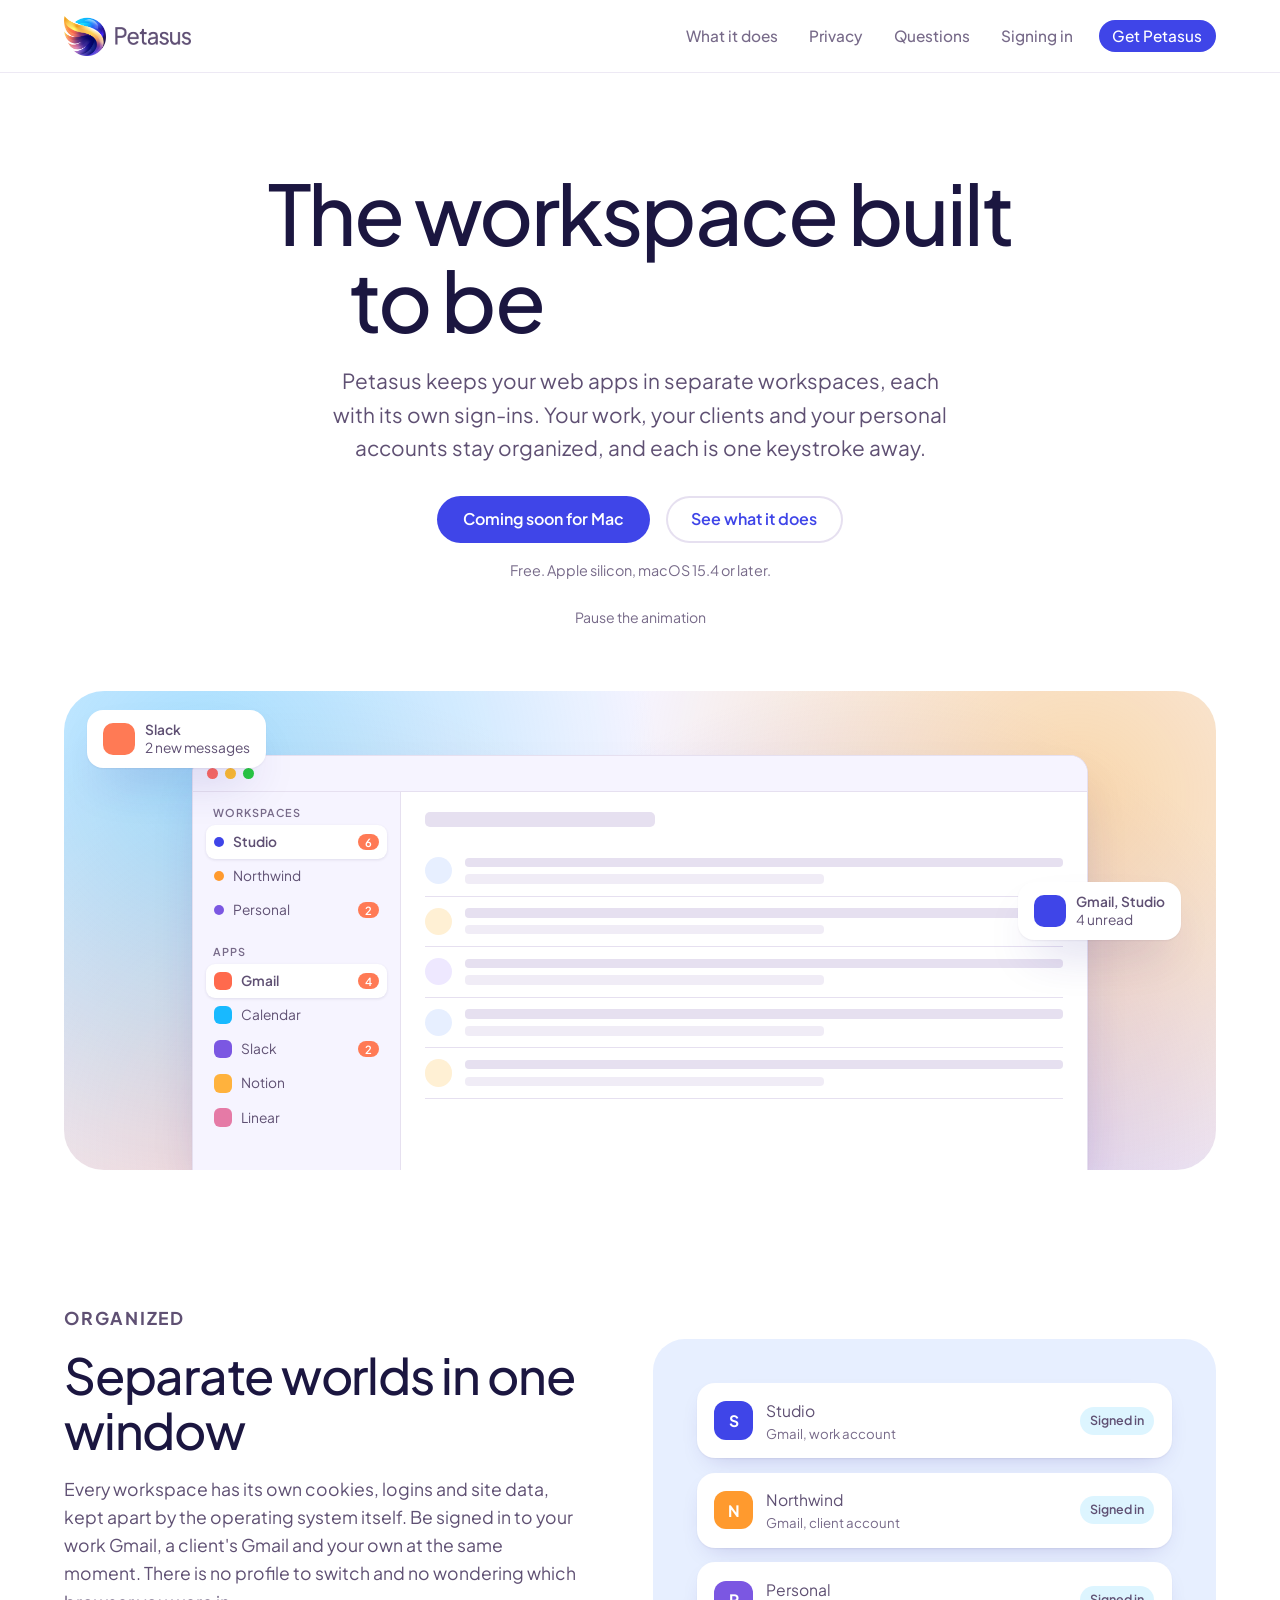
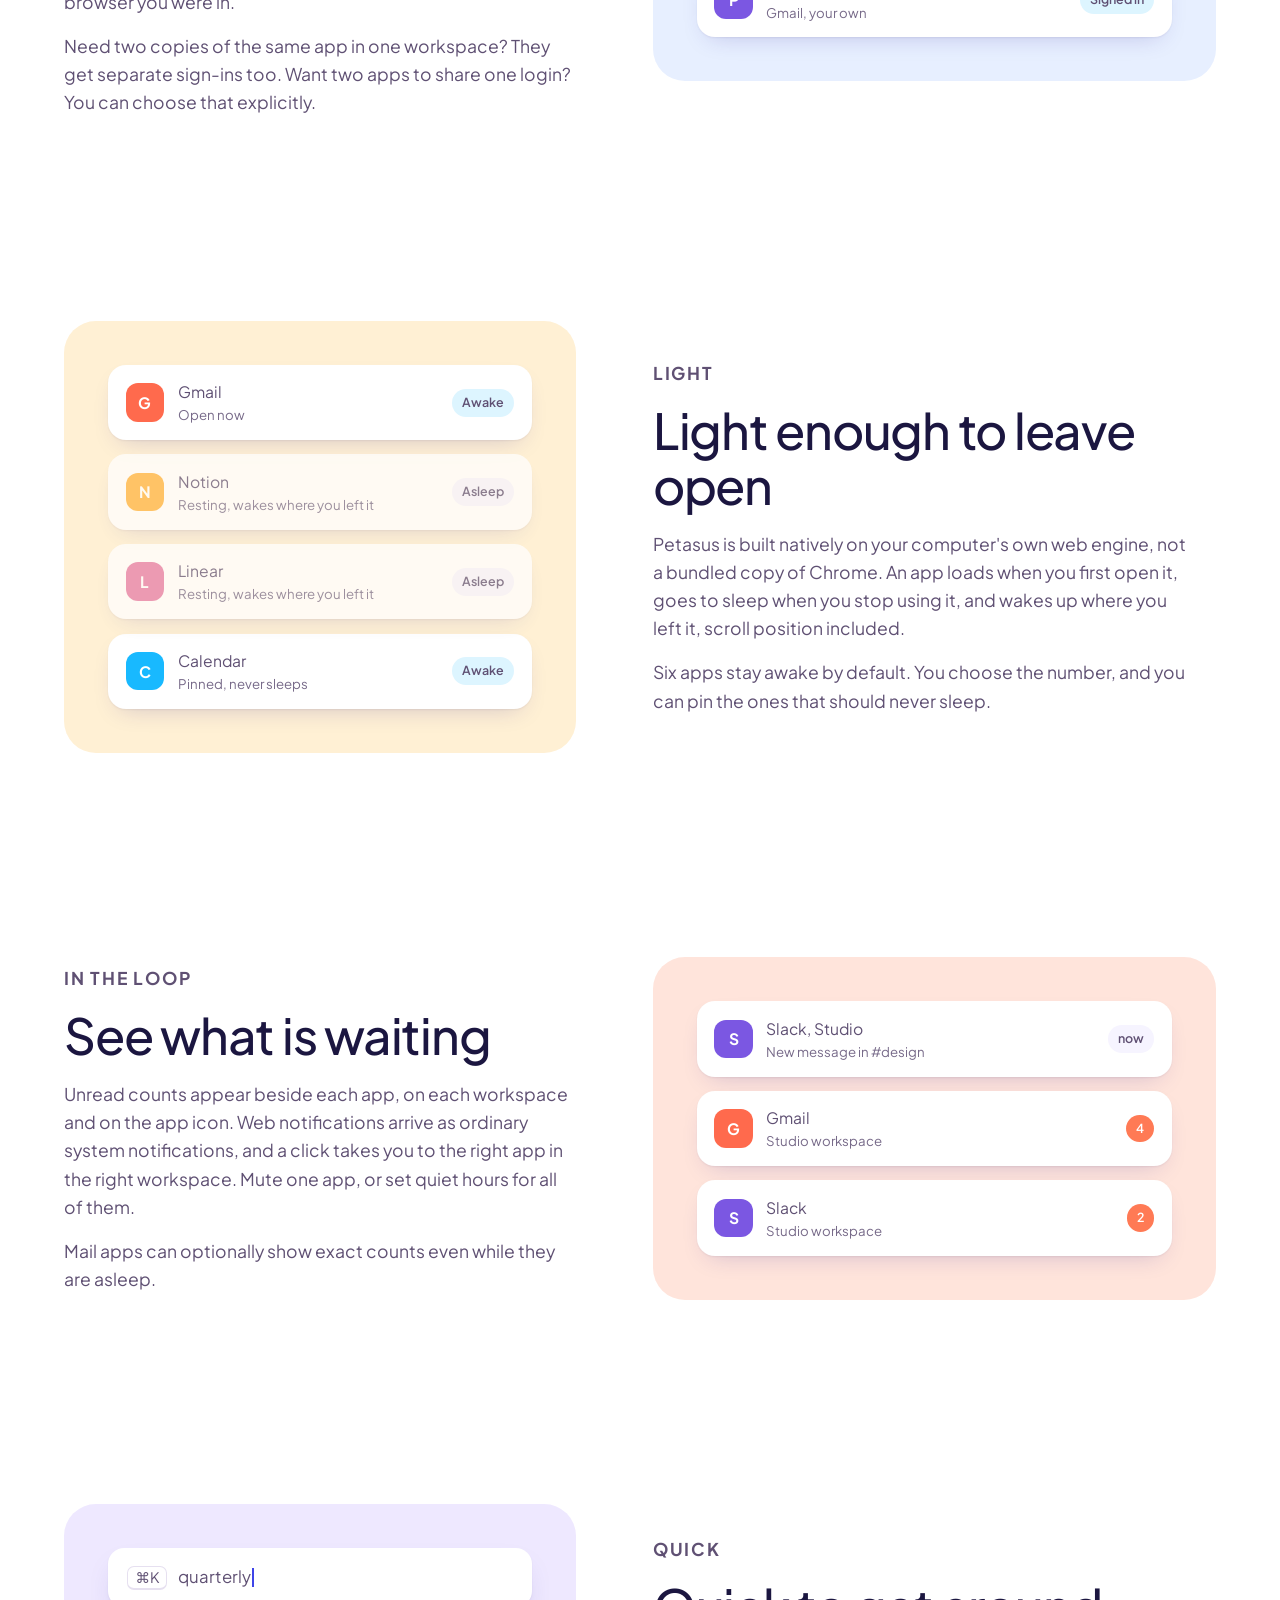
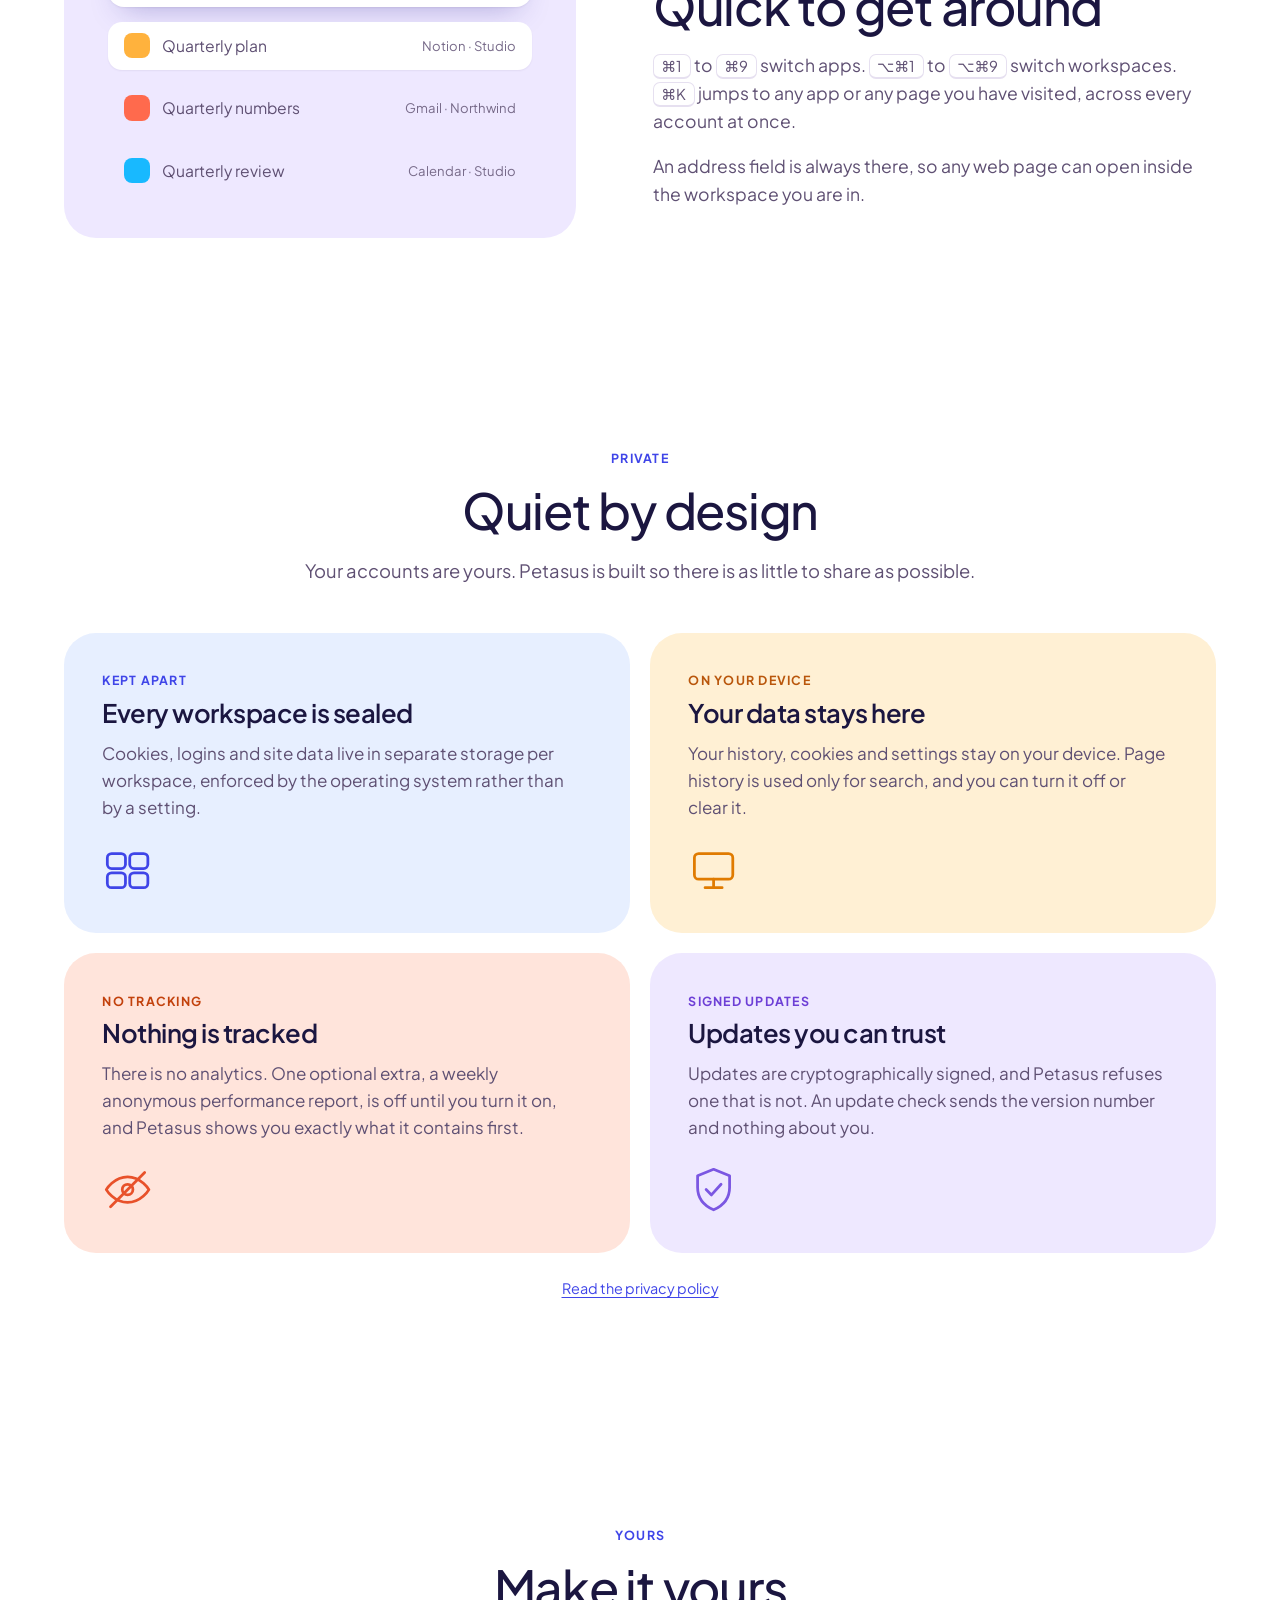
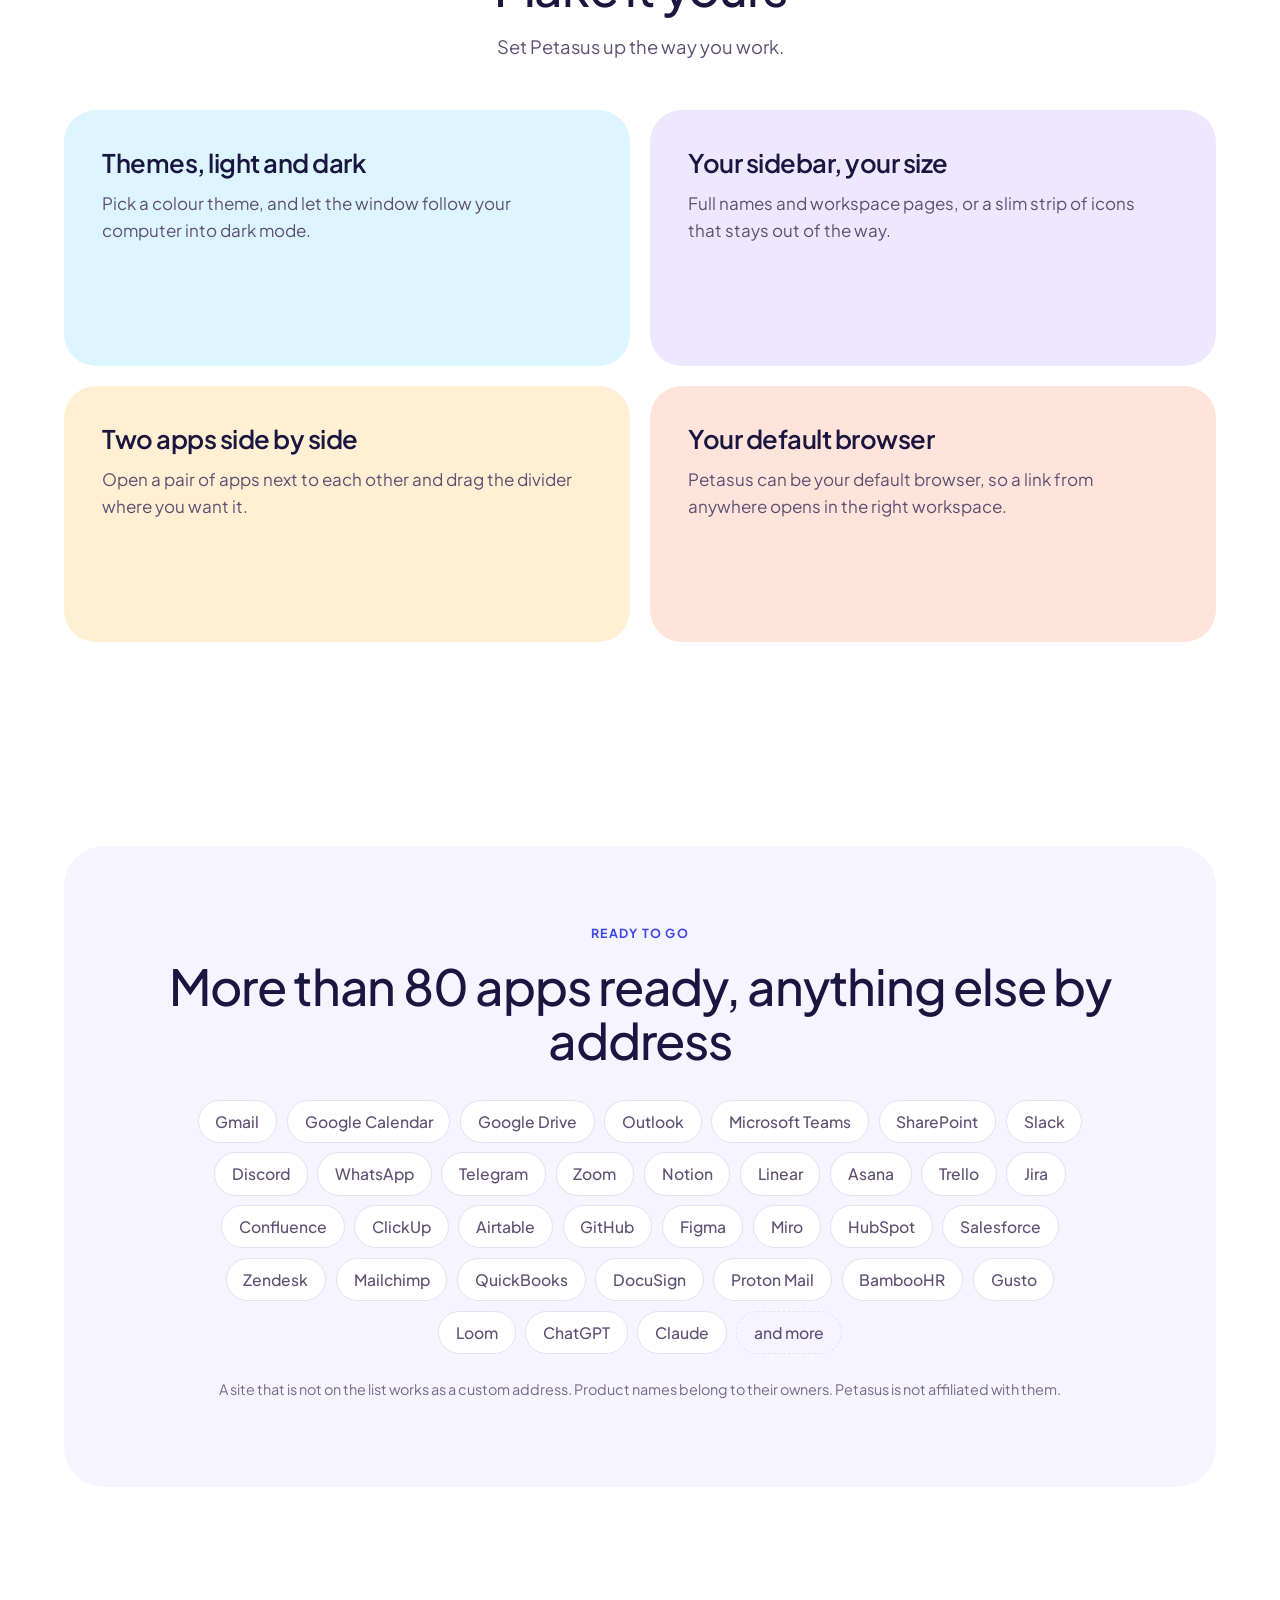
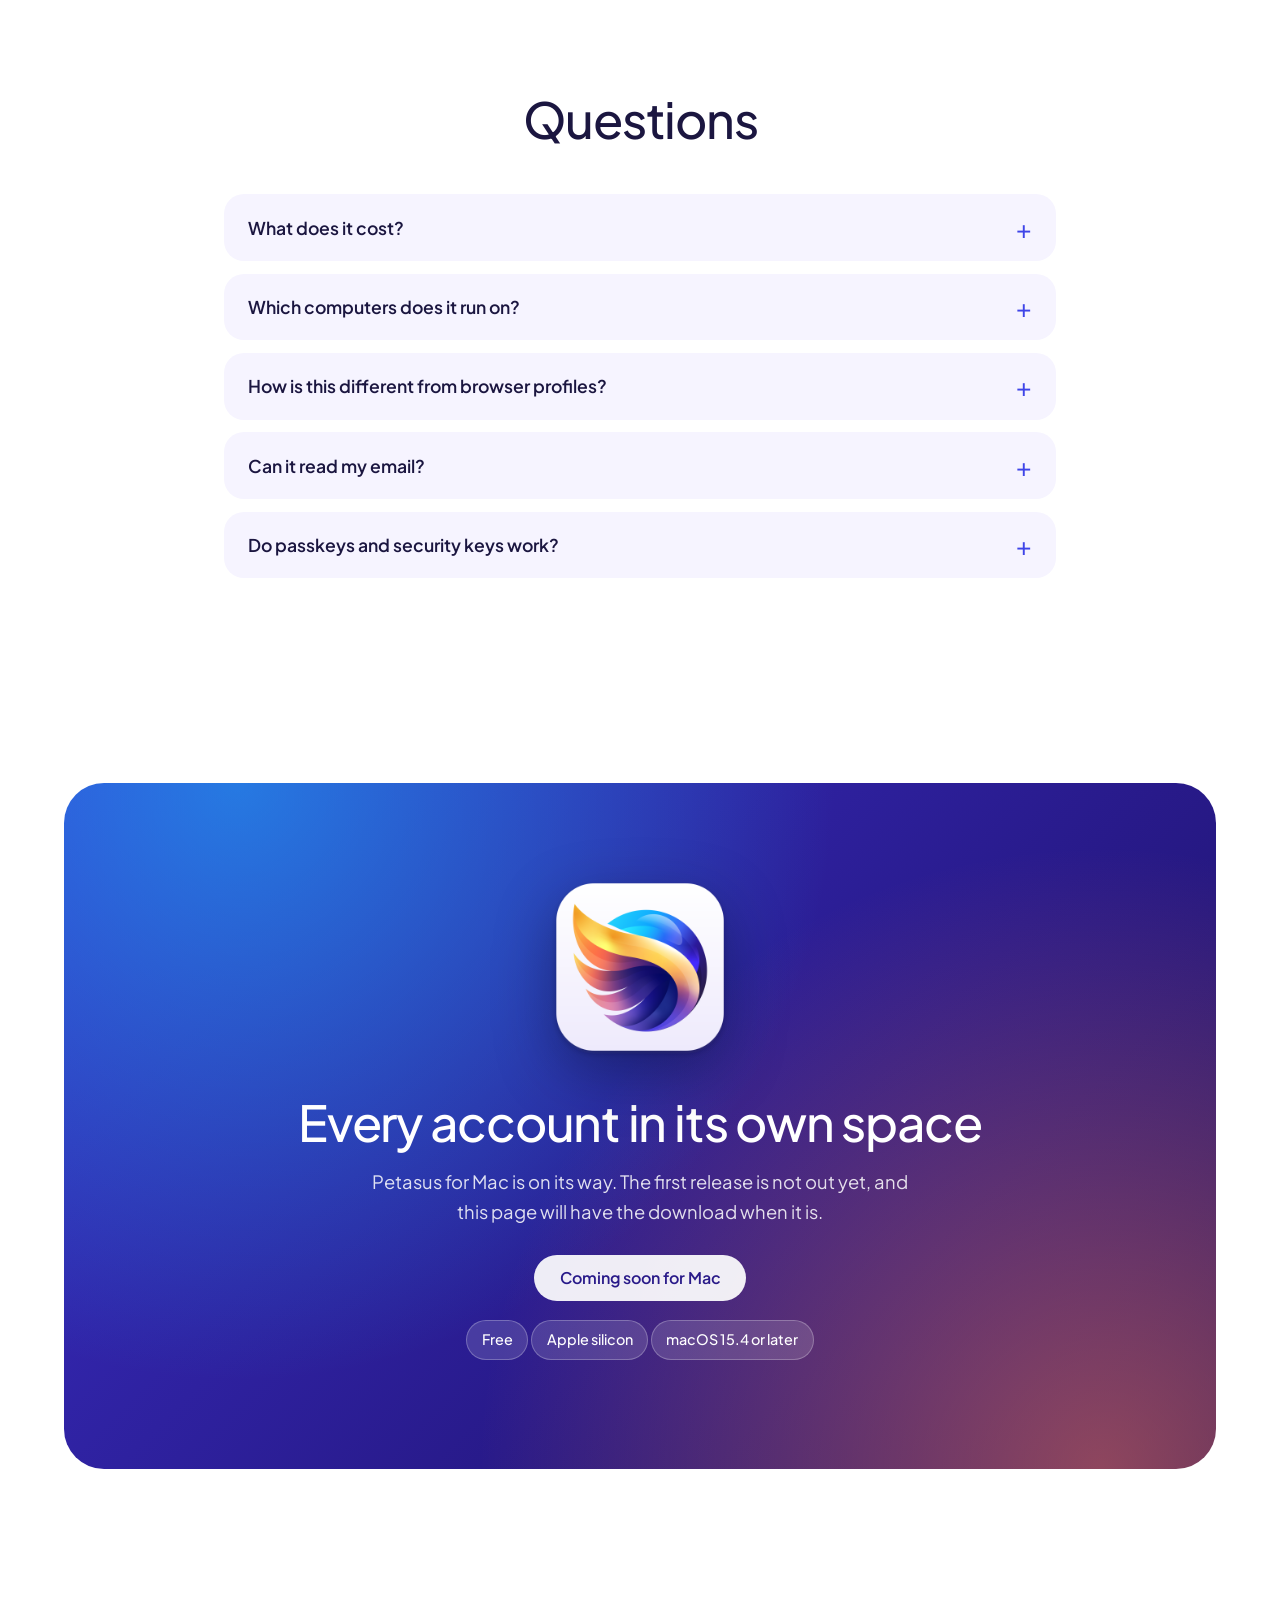
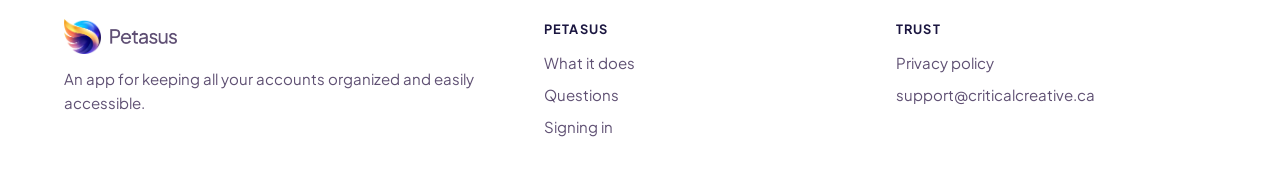
==== commit 24521af8: "Site: new title, Plus Jakarta Sans, brand colours, large icon, favicon, wording Co-Authored-By: Clau" ====
--- a/index.html
+++ b/index.html
@@ -3,11 +3,11 @@
 <head>
   <meta charset="utf-8">
   <meta name="viewport" content="width=device-width, initial-scale=1">
-  <title>Petasus: every account in its own space, in one Mac app</title>
-  <meta name="description" content="Petasus keeps your web apps in separate workspaces on your Mac, each with its own sign-ins, so you can be signed in to several accounts at once.">
-  <meta name="color-scheme" content="light dark">
+  <title>Petasus: every account in its own space</title>
+  <meta name="description" content="Petasus keeps your web apps in separate workspaces, each with its own sign-ins, so you can be signed in to several accounts at once.">
+  <meta name="color-scheme" content="light">
   <meta property="og:title" content="Petasus: every account in its own space">
-  <meta property="og:description" content="A Mac app that keeps your web apps in separate workspaces, each with its own sign-ins.">
+  <meta property="og:description" content="A workspace that keeps your web apps in separate spaces, each with its own sign-ins.">
   <meta property="og:image" content="https://getpetasus.com/assets/app-icon.png">
   <link rel="icon" type="image/png" href="assets/favicon.png">
   <link rel="apple-touch-icon" href="assets/apple-touch-icon.png">
@@ -19,7 +19,7 @@
     <div class="wrap">
       <a class="brand" href="./" aria-label="Petasus home">
         <img class="mark" src="assets/mark.png" alt="">
-        <picture><source media="(prefers-color-scheme: dark)" srcset="assets/wordmark-ko.png"><img class="word" src="assets/wordmark.png" alt="Petasus"></picture>
+        <picture><img class="word" src="assets/wordmark.png" alt="Petasus"></picture>
       </a>
       <nav aria-label="Main">
         <a href="#workspaces">What it does</a>
@@ -34,8 +34,8 @@
   <main id="main">
     <div class="hero">
       <div class="wrap">
-        <h1>The Mac app built to be <span class="cycle" aria-hidden="true"><span>organized</span><span>light</span><span>private</span><span>yours</span></span><span class="sr-only">organized, light, private and yours</span></h1>
-        <p class="lede">Petasus keeps your web apps in separate workspaces, each with its own sign-ins. Your work, your clients and your personal accounts stay apart, and each is one keystroke away.</p>
+        <h1>The workspace built to be <span class="cycle" aria-hidden="true"><span>organized</span><span>light</span><span>private</span><span>yours</span></span><span class="sr-only">organized, light, private and yours</span></h1>
+        <p class="lede">Petasus keeps your web apps in separate workspaces, each with its own sign-ins. Your work, your clients and your personal accounts stay organized, and each is one keystroke away.</p>
         <div class="cta">
           <a class="btn" href="#get">Coming soon for Mac</a>
           <a class="btn ghost" href="#workspaces">See what it does</a>
@@ -84,7 +84,7 @@
         <div>
           <p class="label">Organized</p>
           <h2>Separate worlds in one window</h2>
-          <p>Every workspace has its own cookies, logins and site data, kept apart by macOS itself. Be signed in to your work Gmail, a client's Gmail and your own at the same moment. There is no profile to switch and no wondering which browser you were in.</p>
+          <p>Every workspace has its own cookies, logins and site data, kept apart by the operating system itself. Be signed in to your work Gmail, a client's Gmail and your own at the same moment. There is no profile to switch and no wondering which browser you were in.</p>
           <p>Need two copies of the same app in one workspace? They get separate sign-ins too. Want two apps to share one login? You can choose that explicitly.</p>
         </div>
         <div class="visual v-blue" role="img" aria-label="Three workspaces, Studio, Northwind and Personal, each signed in to its own Gmail account.">
@@ -100,7 +100,7 @@
         <div>
           <p class="label">Light</p>
           <h2>Light enough to leave open</h2>
-          <p>Petasus is a native Mac app built on the system's own web engine, not a bundled copy of Chrome. An app loads when you first open it, goes to sleep when you stop using it, and wakes up where you left it, scroll position included.</p>
+          <p>Petasus is built natively on your computer's own web engine, not a bundled copy of Chrome. An app loads when you first open it, goes to sleep when you stop using it, and wakes up where you left it, scroll position included.</p>
           <p>Six apps stay awake by default. You choose the number, and you can pin the ones that should never sleep.</p>
         </div>
         <div class="visual v-amber" role="img" aria-label="A list of apps showing which are awake and which are asleep.">
@@ -117,10 +117,10 @@
         <div>
           <p class="label">In the loop</p>
           <h2>See what is waiting</h2>
-          <p>Unread counts appear beside each app, on each workspace and on the Dock icon. Web notifications arrive as ordinary Mac notifications, and a click takes you to the right app in the right workspace. Mute one app, or set quiet hours for all of them.</p>
+          <p>Unread counts appear beside each app, on each workspace and on the app icon. Web notifications arrive as ordinary system notifications, and a click takes you to the right app in the right workspace. Mute one app, or set quiet hours for all of them.</p>
           <p>Mail apps can optionally show exact counts even while they are asleep.</p>
         </div>
-        <div class="visual v-coral" role="img" aria-label="A Mac notification from Slack and unread counts on Gmail and Slack.">
+        <div class="visual v-coral" role="img" aria-label="A system notification from Slack and unread counts on Gmail and Slack.">
           <div class="card" aria-hidden="true"><span class="av" style="background:#7b57e2">S</span><span>Slack, Studio<small>New message in #design</small></span><span class="tag dim">now</span></div>
           <div class="card" aria-hidden="true"><span class="av" style="background:#ff6a4d">G</span><span>Gmail<small>Studio workspace</small></span><span class="tag hot">4</span></div>
           <div class="card" aria-hidden="true"><span class="av" style="background:#7b57e2">S</span><span>Slack<small>Studio workspace</small></span><span class="tag hot">2</span></div>
@@ -156,13 +156,13 @@
           <div class="tile v-blue">
             <p class="label c1">Kept apart</p>
             <h3>Every workspace is sealed</h3>
-            <p>Cookies, logins and site data live in separate storage per workspace, enforced by macOS rather than by a setting.</p>
+            <p>Cookies, logins and site data live in separate storage per workspace, enforced by the operating system rather than by a setting.</p>
             <svg viewBox="0 0 48 48" fill="none" stroke="#3f45e8" stroke-width="2.6" stroke-linecap="round" stroke-linejoin="round" aria-hidden="true"><rect x="5" y="9" width="17" height="14" rx="4"/><rect x="26" y="9" width="17" height="14" rx="4"/><rect x="5" y="27" width="17" height="14" rx="4"/><rect x="26" y="27" width="17" height="14" rx="4"/></svg>
           </div>
           <div class="tile v-amber">
-            <p class="label c2">On your Mac</p>
+            <p class="label c2">On your device</p>
             <h3>Your data stays here</h3>
-            <p>Your history, cookies and settings stay on your Mac. Page history is used only for search, and you can turn it off or clear it.</p>
+            <p>Your history, cookies and settings stay on your device. Page history is used only for search, and you can turn it off or clear it.</p>
             <svg viewBox="0 0 48 48" fill="none" stroke="#e07b00" stroke-width="2.6" stroke-linecap="round" stroke-linejoin="round" aria-hidden="true"><rect x="6" y="9" width="36" height="24" rx="4"/><path d="M16 41h16M24 33v8"/></svg>
           </div>
           <div class="tile v-coral">
@@ -192,7 +192,7 @@
         <div class="grid">
           <div class="tile v-cyan">
             <h3>Themes, light and dark</h3>
-            <p>Pick a colour theme, and let the window follow your Mac into dark mode.</p>
+            <p>Pick a colour theme, and let the window follow your computer into dark mode.</p>
           </div>
           <div class="tile v-violet">
             <h3>Your sidebar, your size</h3>
@@ -204,7 +204,7 @@
           </div>
           <div class="tile v-coral">
             <h3>Your default browser</h3>
-            <p>Petasus can be your Mac's default browser, so a link from anywhere opens in the right workspace.</p>
+            <p>Petasus can be your default browser, so a link from anywhere opens in the right workspace.</p>
           </div>
         </div>
       </div>
@@ -238,8 +238,8 @@
             <p>Nothing for now. If paid plans ever arrive, they will be announced before they start.</p>
           </details>
           <details>
-            <summary>Which Macs does it run on?</summary>
-            <p>Macs with Apple silicon, on macOS 15.4 or later.</p>
+            <summary>Which computers does it run on?</summary>
+            <p>The first release runs on Macs with Apple silicon (macOS 15.4 or later). More platforms are planned.</p>
           </details>
           <details>
             <summary>How is this different from browser profiles?</summary>
@@ -260,7 +260,7 @@
     <section id="get">
       <div class="wrap">
         <div class="closing">
-          <a class="brand" href="./" aria-label="Petasus home"><img class="mark" src="assets/mark.png" alt=""><img class="word" src="assets/wordmark-ko.png" alt="Petasus"></a>
+          <img class="big-icon" src="assets/app-icon.png" alt="The Petasus app icon" width="1024" height="1024">
           <h2>Every account in its own space</h2>
           <p>Petasus for Mac is on its way. The first release is not out yet, and this page will have the download when it is.</p>
           <div class="cta"><span class="btn" aria-disabled="true">Coming soon for Mac</span></div>
@@ -273,8 +273,8 @@
   <footer>
     <div class="wrap">
       <div>
-        <a class="brand" href="./" aria-label="Petasus home"><img class="mark" src="assets/mark.png" alt=""><picture><source media="(prefers-color-scheme: dark)" srcset="assets/wordmark-ko.png"><img class="word" src="assets/wordmark.png" alt="Petasus"></picture></a>
-        <p>A Mac app for keeping many accounts apart.</p>
+        <a class="brand" href="./" aria-label="Petasus home"><img class="mark" src="assets/mark.png" alt=""><picture><img class="word" src="assets/wordmark.png" alt="Petasus"></picture></a>
+        <p>An app for keeping all your accounts organized and easily accessible.</p>
       </div>
       <div>
         <h4>Petasus</h4>
--- a/site.css
+++ b/site.css
@@ -1,24 +1,19 @@
+@font-face { font-family: "Plus Jakarta Sans"; font-style: normal; font-weight: 200 800; font-display: swap;
+  src: url(assets/fonts/PlusJakartaSans-VariableFont_wght.ttf) format("truetype"); }
+
 /* Petasus website styles, shared by every page. Colours come from the logo: sphere blue and cyan, wing amber and coral,
    feather violet and pink, on a deep indigo ink. No scripts, no outside fonts or requests. */
 :root {
   --bg: #ffffff; --soft: #f6f4ff; --panel: #ffffff;
-  --ink: #1b1640; --muted: #58537d; --line: #e5e1f6;
+  --title: #1b1640; --ink: #5f5073; --muted: #5f5073; --faint: #776a89; --line: #e6e0f0;
   --brand: #3f45e8; --brand-hover: #2f35cc; --on-brand: #ffffff;
   --cyan: #18b9ff; --amber: #ffb23d; --coral: #ff7a55; --violet: #7b57e2; --pink: #e57aa6;
   --t-blue: #e7efff; --t-amber: #fff0d4; --t-coral: #ffe4db; --t-violet: #eee8ff; --t-cyan: #ddf5ff;
   --shadow: 0 1px 2px rgba(27, 22, 64, .06), 0 24px 48px -18px rgba(50, 40, 150, .28);
-  --font: -apple-system, BlinkMacSystemFont, "SF Pro Display", "SF Pro Text", system-ui, "Segoe UI", sans-serif;
-  --mono: ui-monospace, "SF Mono", Menlo, monospace;
-}
-@media (prefers-color-scheme: dark) {
-  :root {
-    --bg: #0f0d24; --soft: #171442; --panel: #1d1a4b;
-    --ink: #f4f2ff; --muted: #b3afd8; --line: #2d2961;
-    --brand: #9aa0ff; --brand-hover: #b9bdff; --on-brand: #0f0d24;
-    --t-blue: #1a2252; --t-amber: #3b2c18; --t-coral: #3c2019; --t-violet: #281f5c; --t-cyan: #0f3049;
-    --shadow: 0 1px 2px rgba(0, 0, 0, .4), 0 24px 48px -18px rgba(0, 0, 0, .6);
-  }
-}
+  --font: "Plus Jakarta Sans", -apple-system, BlinkMacSystemFont, "SF Pro Text", system-ui, "Segoe UI", sans-serif;
+  --mono: var(--font);
+}
+
 * { box-sizing: border-box; }
 html { -webkit-text-size-adjust: 100%; scroll-behavior: smooth; }
 @media (prefers-reduced-motion: reduce) { html { scroll-behavior: auto; } }
@@ -27,6 +22,8 @@
 a:hover { color: var(--brand-hover); }
 :focus-visible { outline: 3px solid var(--brand); outline-offset: 3px; border-radius: 6px; }
 img { max-width: 100%; }
+/* Titles keep the deep indigo; only body text uses the logo's purple (--ink). */
+h1, h2, h3, h4, summary { color: var(--title); }
 .wrap { width: min(100% - 3rem, 72rem); margin-inline: auto; }
 .sr-only { position: absolute; width: 1px; height: 1px; overflow: hidden; clip: rect(0 0 0 0); white-space: nowrap; }
 .skip { position: absolute; left: -999px; top: 0; background: var(--ink); color: var(--bg); padding: .6rem 1rem; border-radius: 0 0 10px 0; }
@@ -59,18 +56,16 @@
 
 /* ---------- Hero ---------- */
 .hero { padding-block: clamp(3rem, 8vw, 6rem) 2rem; text-align: center; }
-h1 { text-wrap: balance; font: 500 clamp(2.5rem, 7.2vw, 5.2rem)/1.04 var(--font); letter-spacing: -.035em; margin: 0 auto 1.4rem; max-width: 15ch; }
-.cycle { display: inline-grid; vertical-align: bottom; text-align: left; }
-.cycle > span { grid-area: 1 / 1; opacity: 0; animation: word 12s infinite; padding-bottom: .12em;
+h1 { text-wrap: balance; font: 500 clamp(2.5rem, 7.2vw, 5.2rem)/1.04 var(--font); letter-spacing: -.03em; margin: 0 auto 1.4rem; max-width: 19ch; }
+.cycle { display: inline-grid; vertical-align: baseline; text-align: left; }
+.cycle > span { grid-area: 1 / 1; opacity: 0; animation: word 12s infinite; padding-bottom: .12em; margin-bottom: -.12em;
                 color: var(--brand); background: linear-gradient(90deg, var(--g1), var(--g2)); -webkit-background-clip: text; background-clip: text;
                 -webkit-text-fill-color: transparent; }
 .cycle > span:nth-child(1) { --g1: #3f45e8; --g2: #18b9ff; animation-delay: 0s; }
 .cycle > span:nth-child(2) { --g1: #ff9a2e; --g2: #ff6a4d; animation-delay: 3s; }
 .cycle > span:nth-child(3) { --g1: #7b57e2; --g2: #3f45e8; animation-delay: 6s; }
 .cycle > span:nth-child(4) { --g1: #ff6a4d; --g2: #e57aa6; animation-delay: 9s; }
-@media (prefers-color-scheme: dark) {
-  .cycle > span:nth-child(1) { --g1: #9aa0ff; --g2: #4cd0ff; } .cycle > span:nth-child(3) { --g1: #b79bff; --g2: #8a90ff; }
-}
+
 @keyframes word {
   0% { opacity: 0; transform: translateY(35%); } 4% { opacity: 1; transform: none; }
   21% { opacity: 1; transform: none; } 25% { opacity: 0; transform: translateY(-35%); } 100% { opacity: 0; }
@@ -170,7 +165,7 @@
 .tile h3 { font-size: 1.6rem; line-height: 1.2; letter-spacing: -.02em; margin-bottom: .3rem; }
 .tile svg { width: 3.2rem; height: 3.2rem; margin-top: auto; padding-top: 1rem; box-sizing: content-box; }
 .tile .label.c1 { color: var(--brand); } .tile .label.c2 { color: #b9560b; } .tile .label.c3 { color: #c2410c; } .tile .label.c4 { color: #6d3fd6; }
-@media (prefers-color-scheme: dark) { .tile .label.c2 { color: #ffc46b; } .tile .label.c3 { color: #ff9b7c; } .tile .label.c4 { color: #c2a8ff; } }
+
 @media (max-width: 52rem) { .grid { grid-template-columns: minmax(0, 1fr); } .tile { min-height: 0; } }
 
 .apps { background: var(--soft); border-radius: 40px; padding: clamp(2rem, 6vw, 4.5rem) clamp(1.25rem, 4vw, 3rem); text-align: center; }
@@ -193,8 +188,8 @@
            background: radial-gradient(circle at 15% 0%, rgba(24, 185, 255, .55), transparent 50%),
                        radial-gradient(circle at 90% 100%, rgba(255, 122, 85, .5), transparent 50%),
                        linear-gradient(135deg, #3a2fc9 0%, #281a8a 60%, #1b1060 100%); }
-.closing .brand { justify-content: center; margin-bottom: 1.5rem; --mh: 3.4rem; }
-.closing h2 { max-width: 26ch; text-wrap: balance; margin-inline: auto; }
+.big-icon { display: block; width: clamp(9rem, 22vw, 13rem); height: auto; margin: 0 auto 1.5rem; filter: drop-shadow(0 20px 30px rgba(0, 0, 20, .35)); }
+.closing h2 { color: #fff; max-width: 26ch; text-wrap: balance; margin-inline: auto; }
 .closing p { color: rgba(255, 255, 255, .85); max-width: 34rem; margin: 0 auto 1.8rem; font-size: 1.15rem; }
 .closing .btn { background: #fff; color: #281a8a; }
 .closing .btn:hover { background: #f1efff; color: #281a8a; }
@@ -203,7 +198,7 @@
 footer { padding-block: 3rem 3.5rem; color: var(--muted); font-size: .94rem; }
 footer .wrap { display: grid; grid-template-columns: minmax(0, 1.4fr) repeat(2, minmax(0, 1fr)); gap: 2rem; }
 footer .brand { --mh: 2.2rem; margin-bottom: .8rem; }
-footer h4 { margin: 0 0 .7rem; font-size: .8rem; letter-spacing: .09em; text-transform: uppercase; color: var(--ink); }
+footer h4 { margin: 0 0 .7rem; font-size: .8rem; letter-spacing: .09em; text-transform: uppercase; }
 footer ul { list-style: none; margin: 0; padding: 0; display: grid; gap: .5rem; }
 footer a { color: var(--muted); text-decoration: none; } footer a:hover { color: var(--ink); }
 footer p { margin: 0; max-width: 26rem; }
@@ -226,3 +221,6 @@
   .visual { min-height: 0; }
   .top nav a:not(.btn) { display: none; }
 }
+
+/* Small captions and navigation stay a step lighter than paragraph text. */
+.fine, .chip-float .sub, .card small, .hit small, .side h3, .pause, .top nav a { color: var(--faint); }
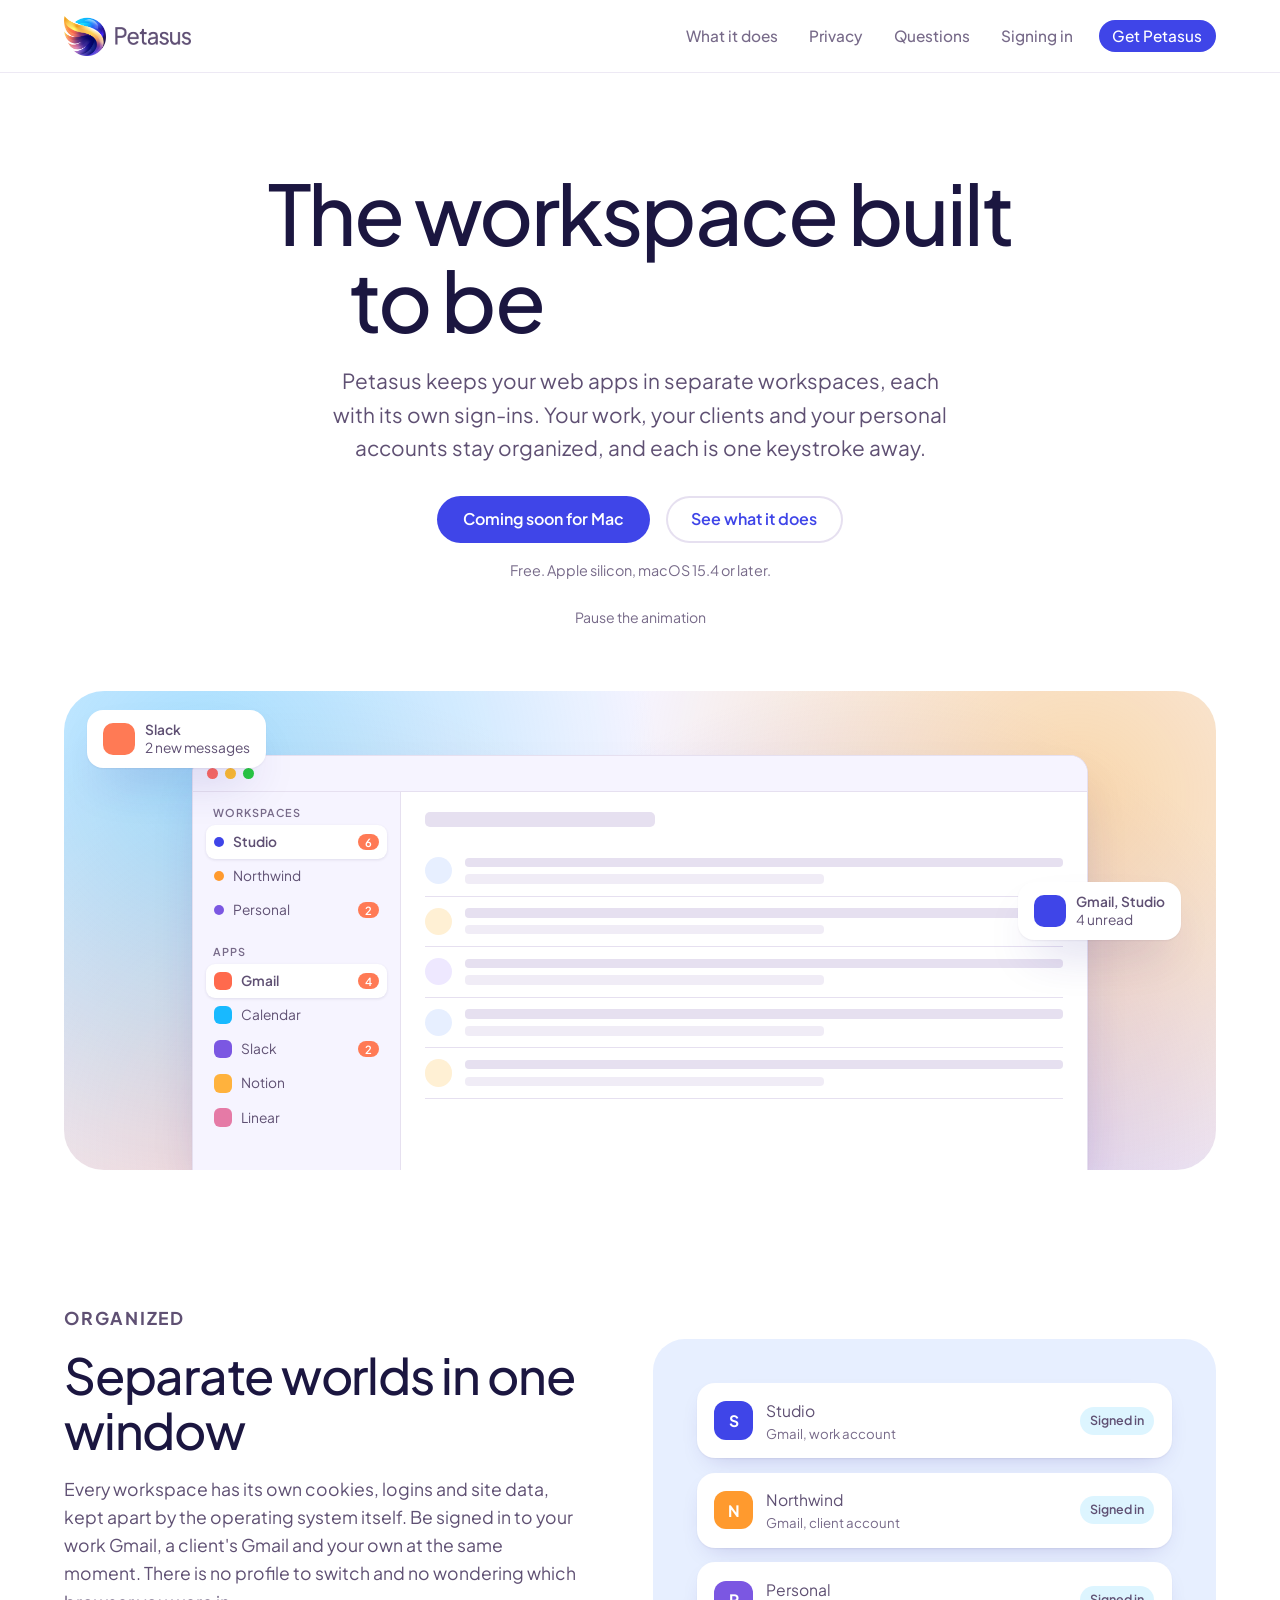
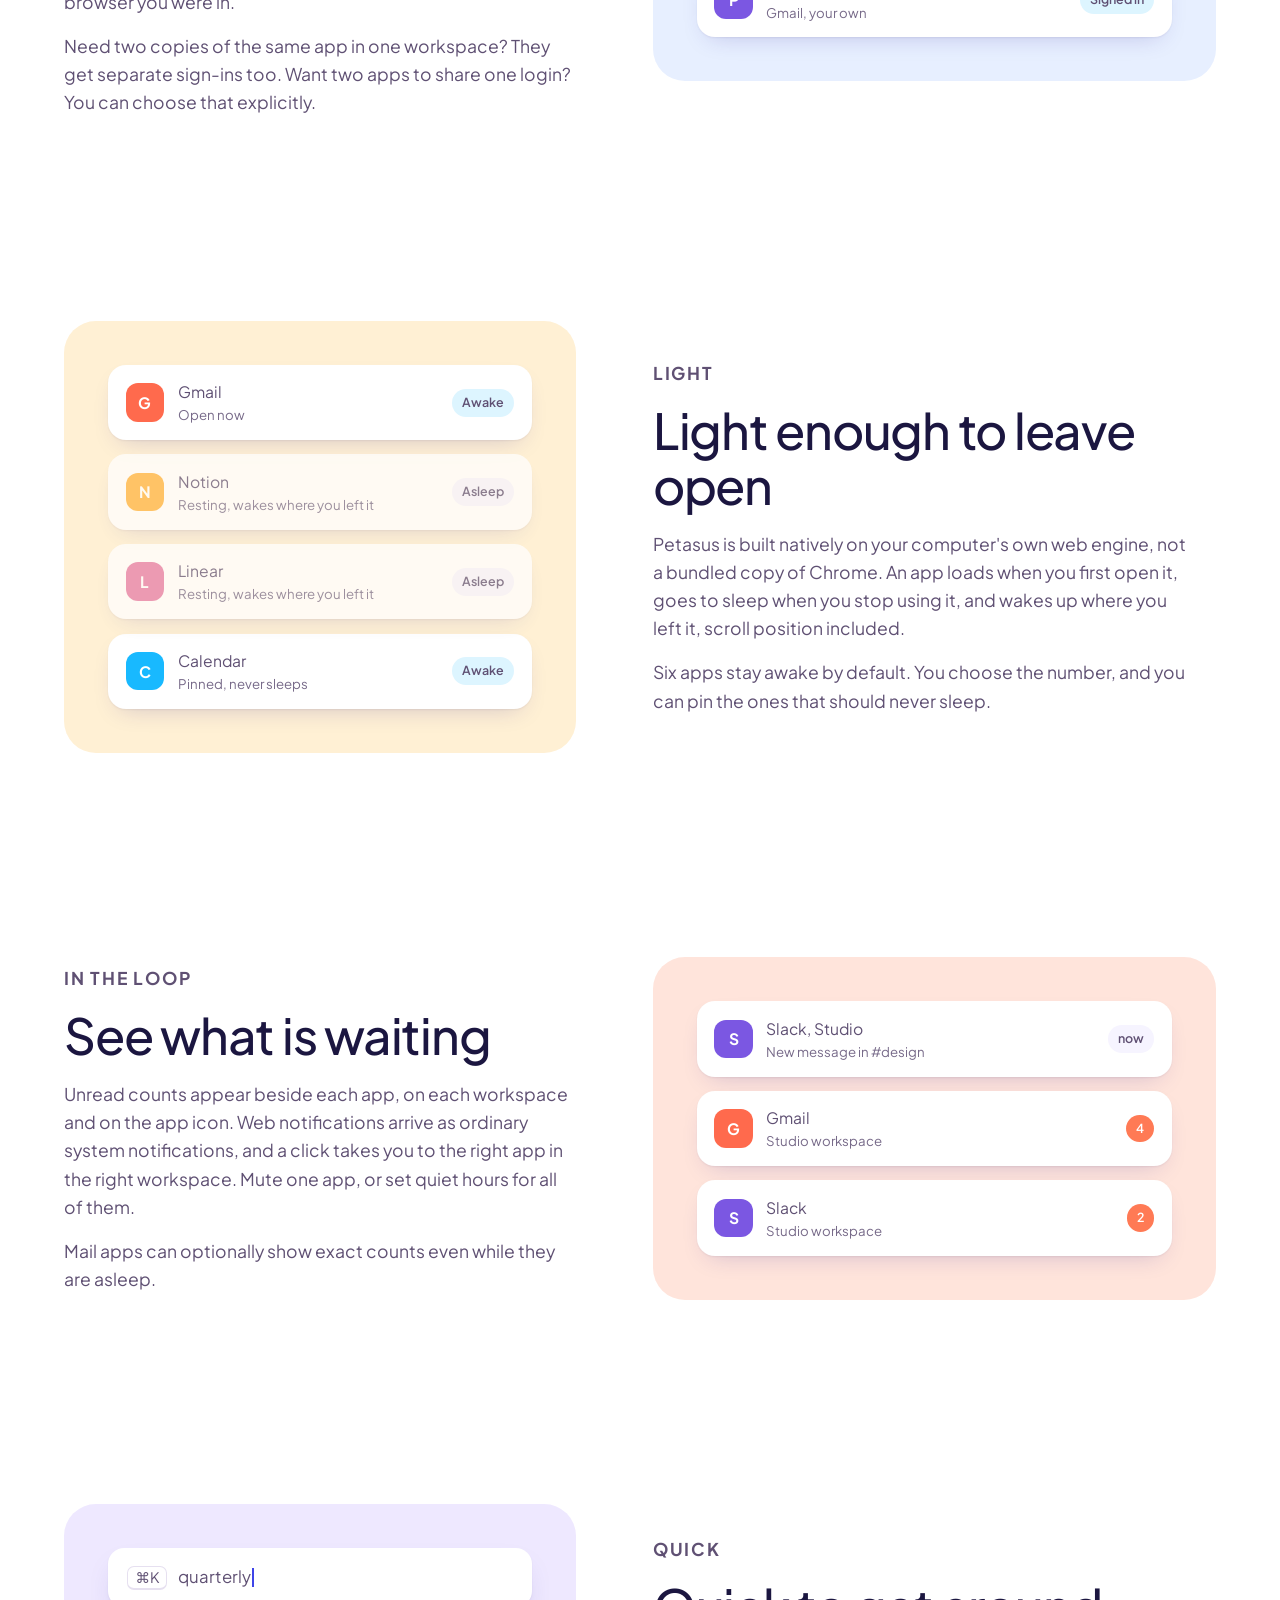
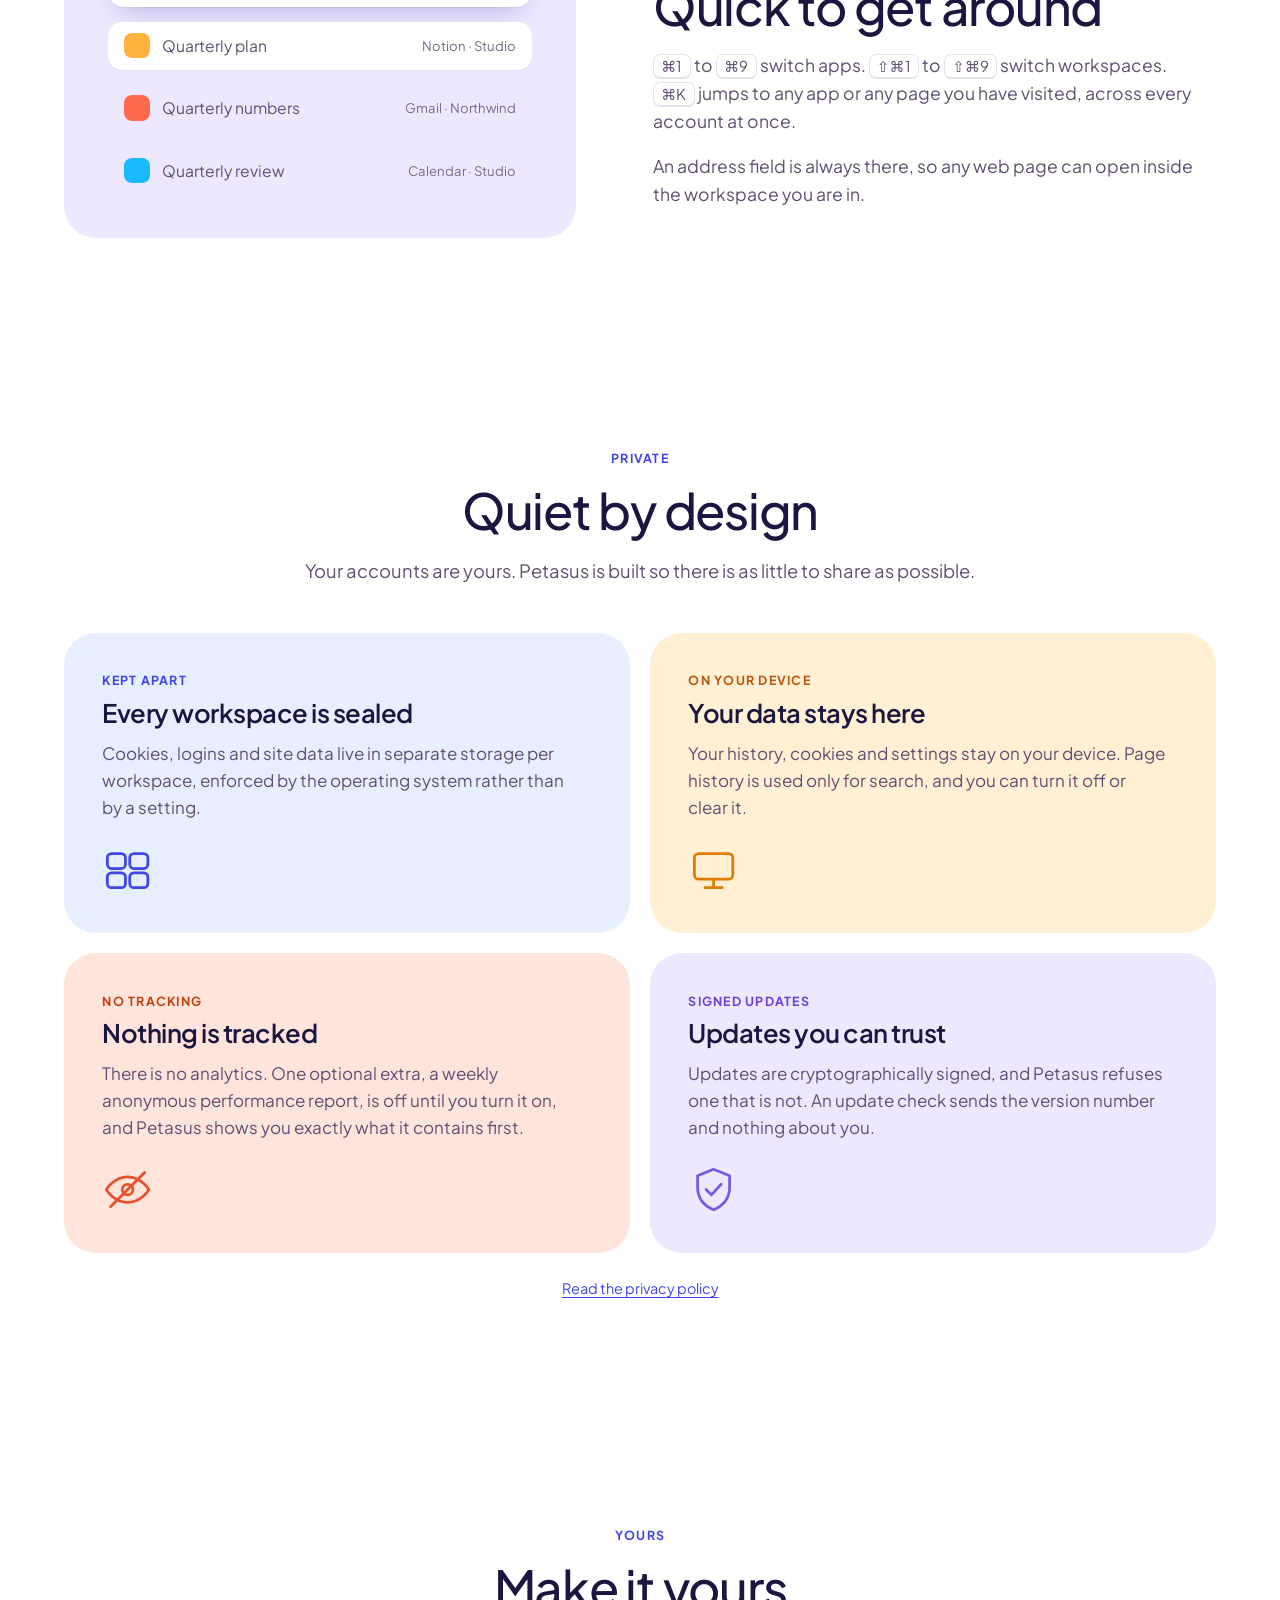
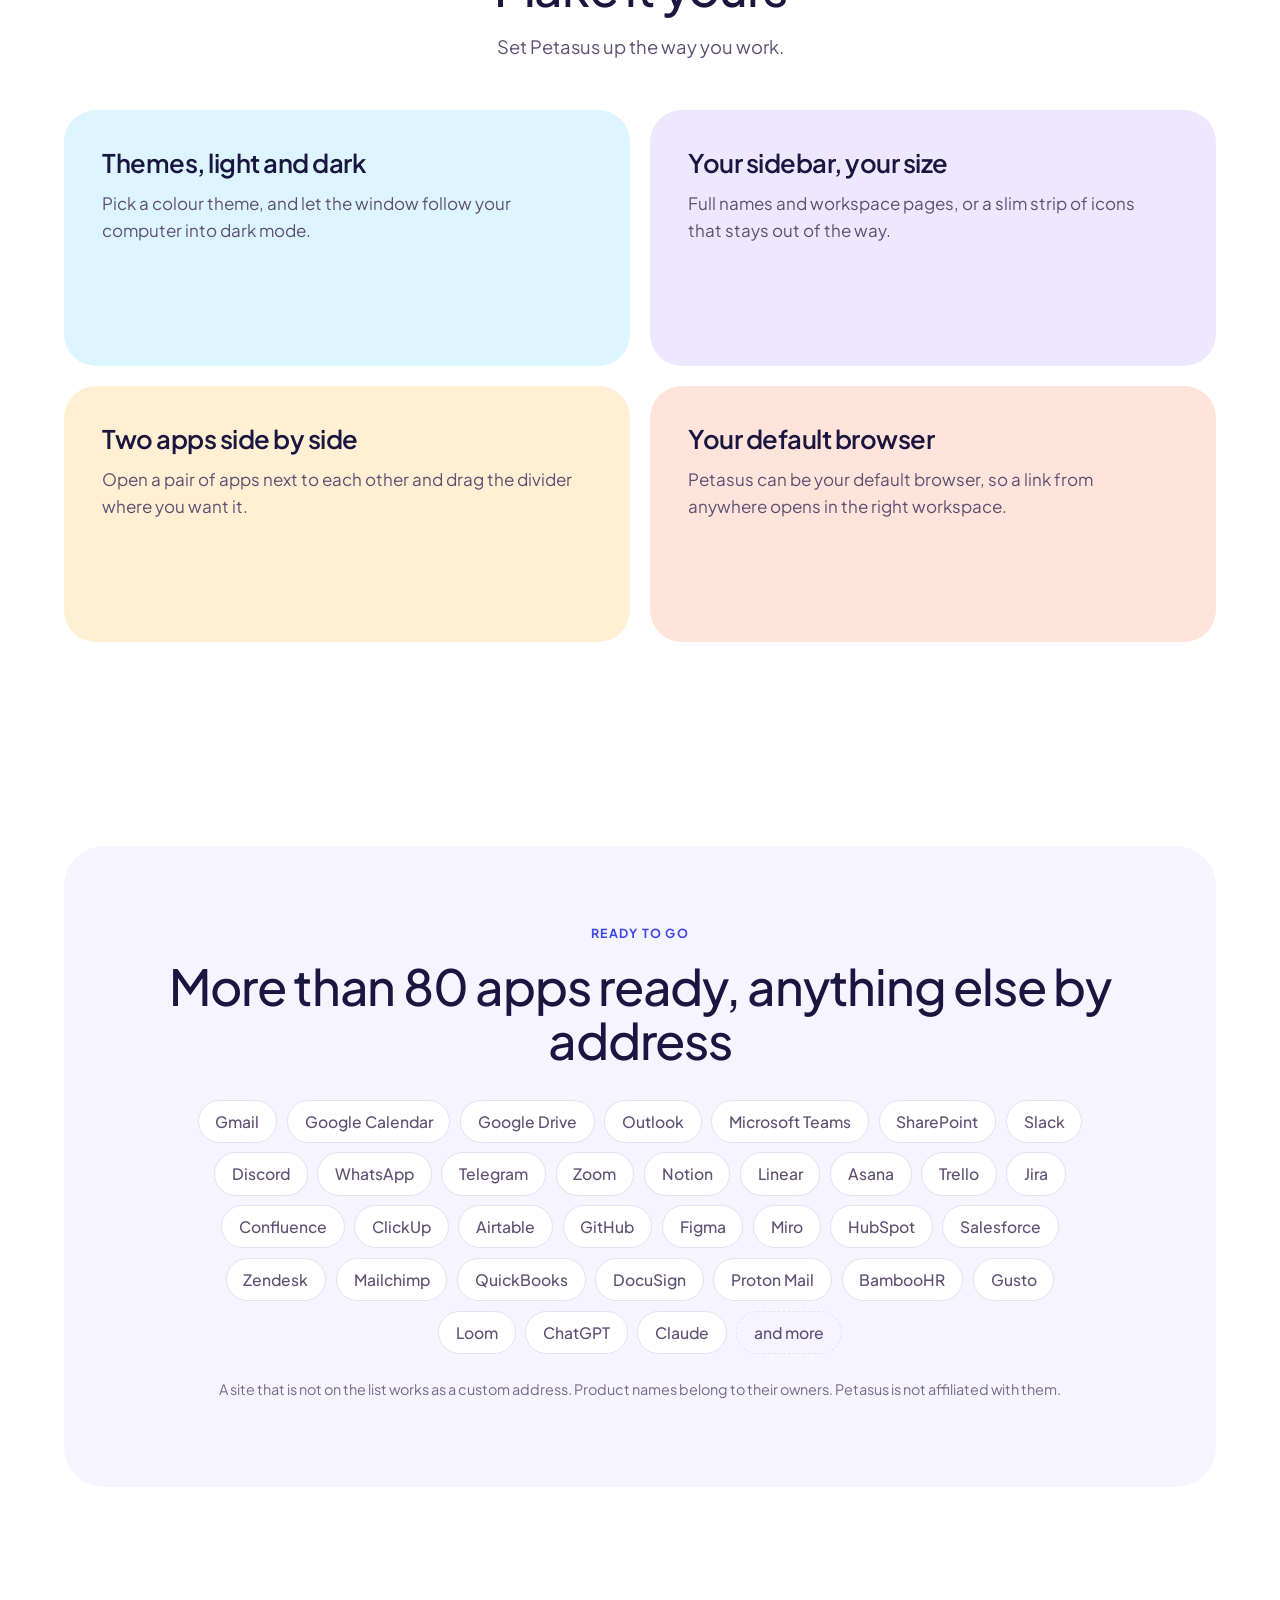
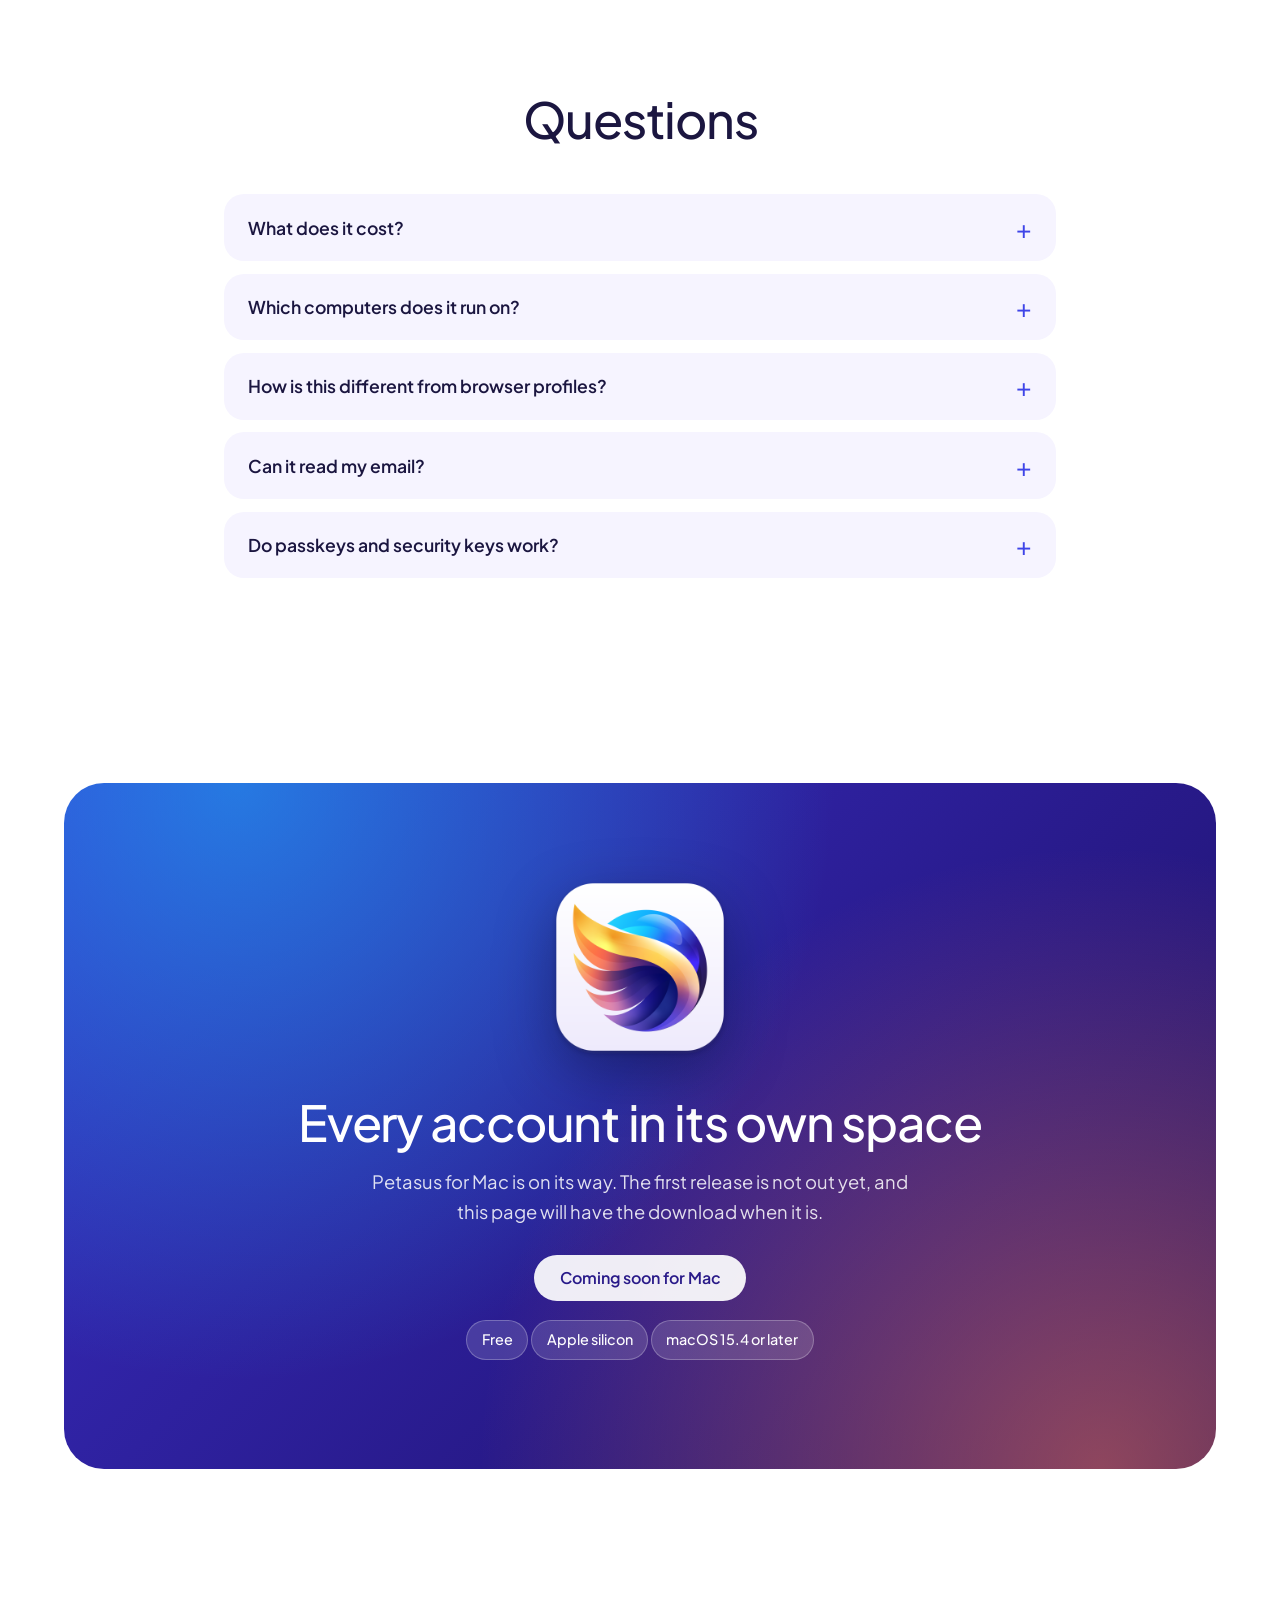
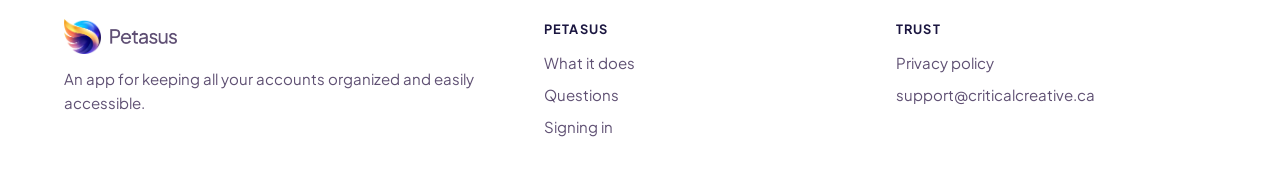
==== commit 92d91a40: "Site: mention the shortcuts for switching workspaces Co-Authored-By: Claude Sonnet 5.5 <noreply@anth" ====
--- a/index.html
+++ b/index.html
@@ -133,7 +133,7 @@
         <div>
           <p class="label">Quick</p>
           <h2>Quick to get around</h2>
-          <p><kbd>⌘1</kbd> to <kbd>⌘9</kbd> switch apps. <kbd>⌥⌘1</kbd> to <kbd>⌥⌘9</kbd> switch workspaces. <kbd>⌘K</kbd> jumps to any app or any page you have visited, across every account at once.</p>
+          <p><kbd>⌘1</kbd> to <kbd>⌘9</kbd> switch apps. <kbd>⇧⌘1</kbd> to <kbd>⇧⌘9</kbd> switch workspaces. <kbd>⌘K</kbd> jumps to any app or any page you have visited, across every account at once.</p>
           <p>An address field is always there, so any web page can open inside the workspace you are in.</p>
         </div>
         <div class="visual v-violet" role="img" aria-label="The Command K search box with results from several accounts.">
